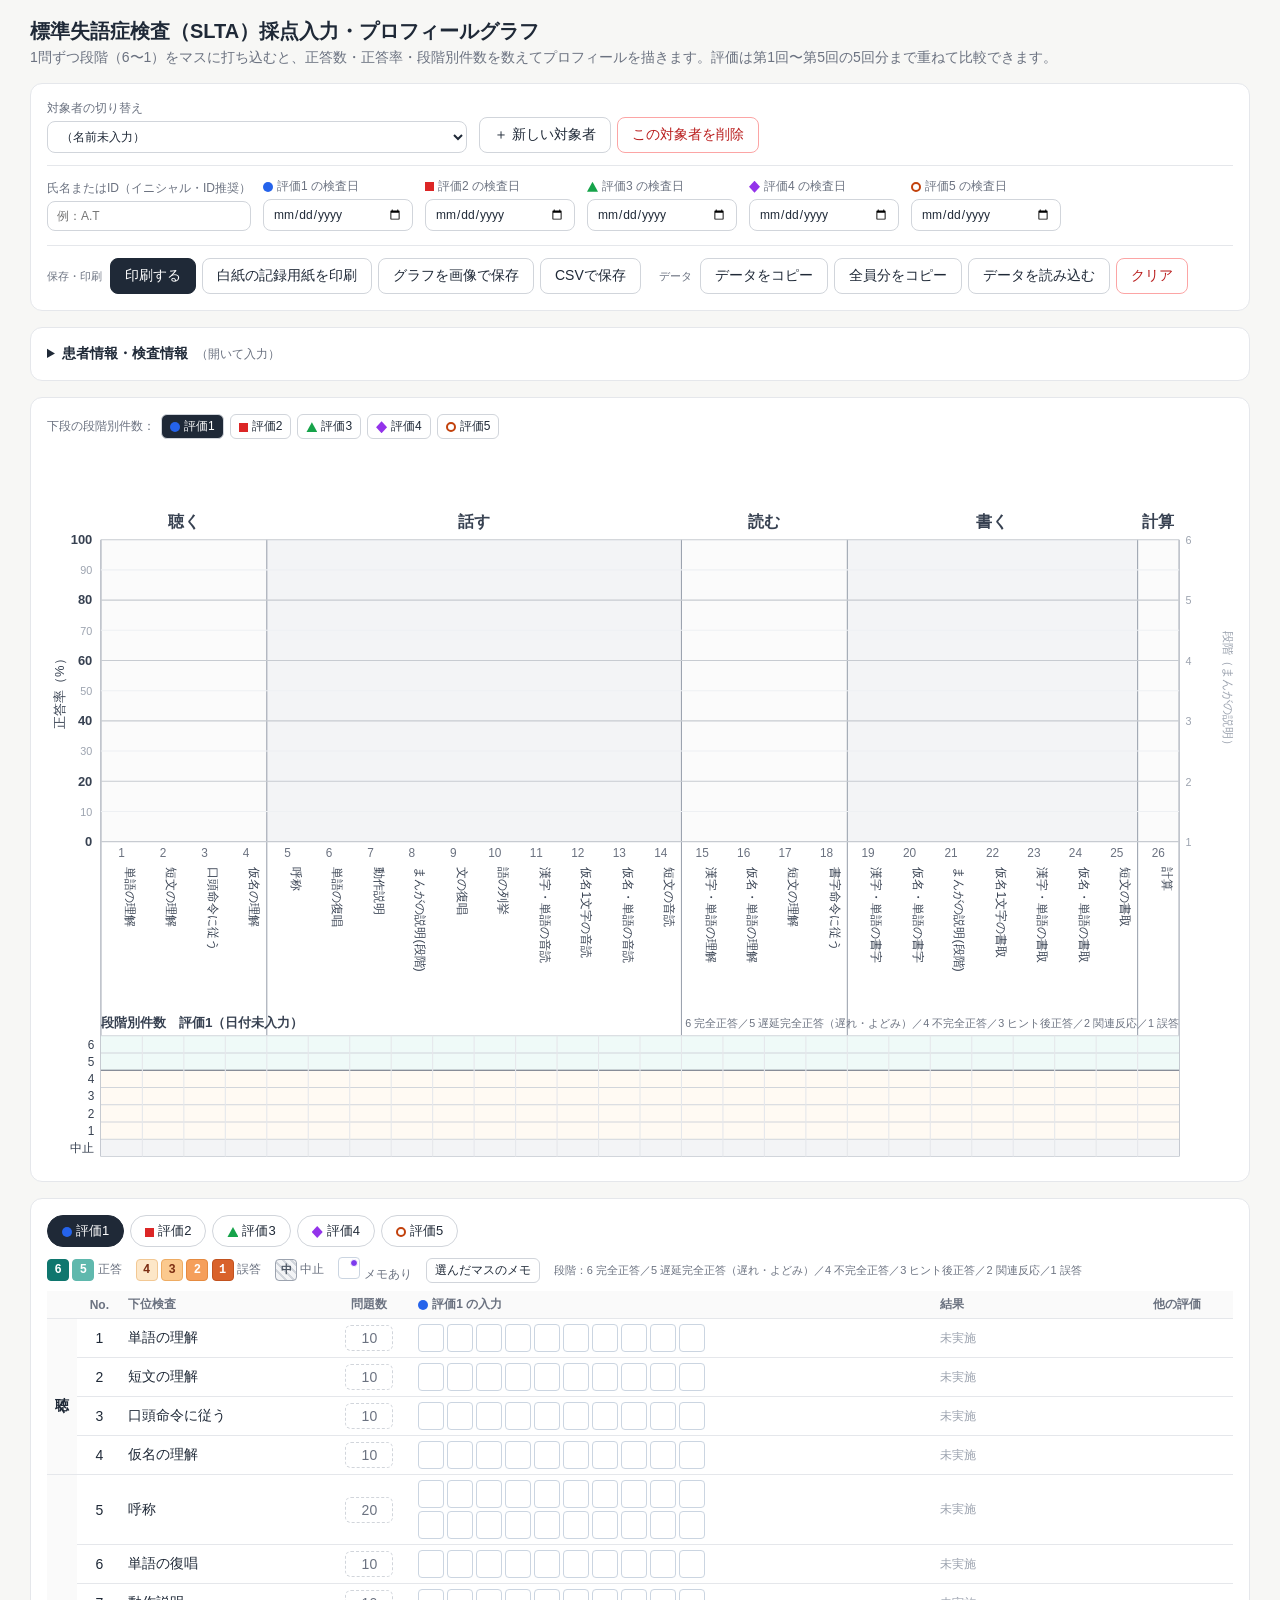
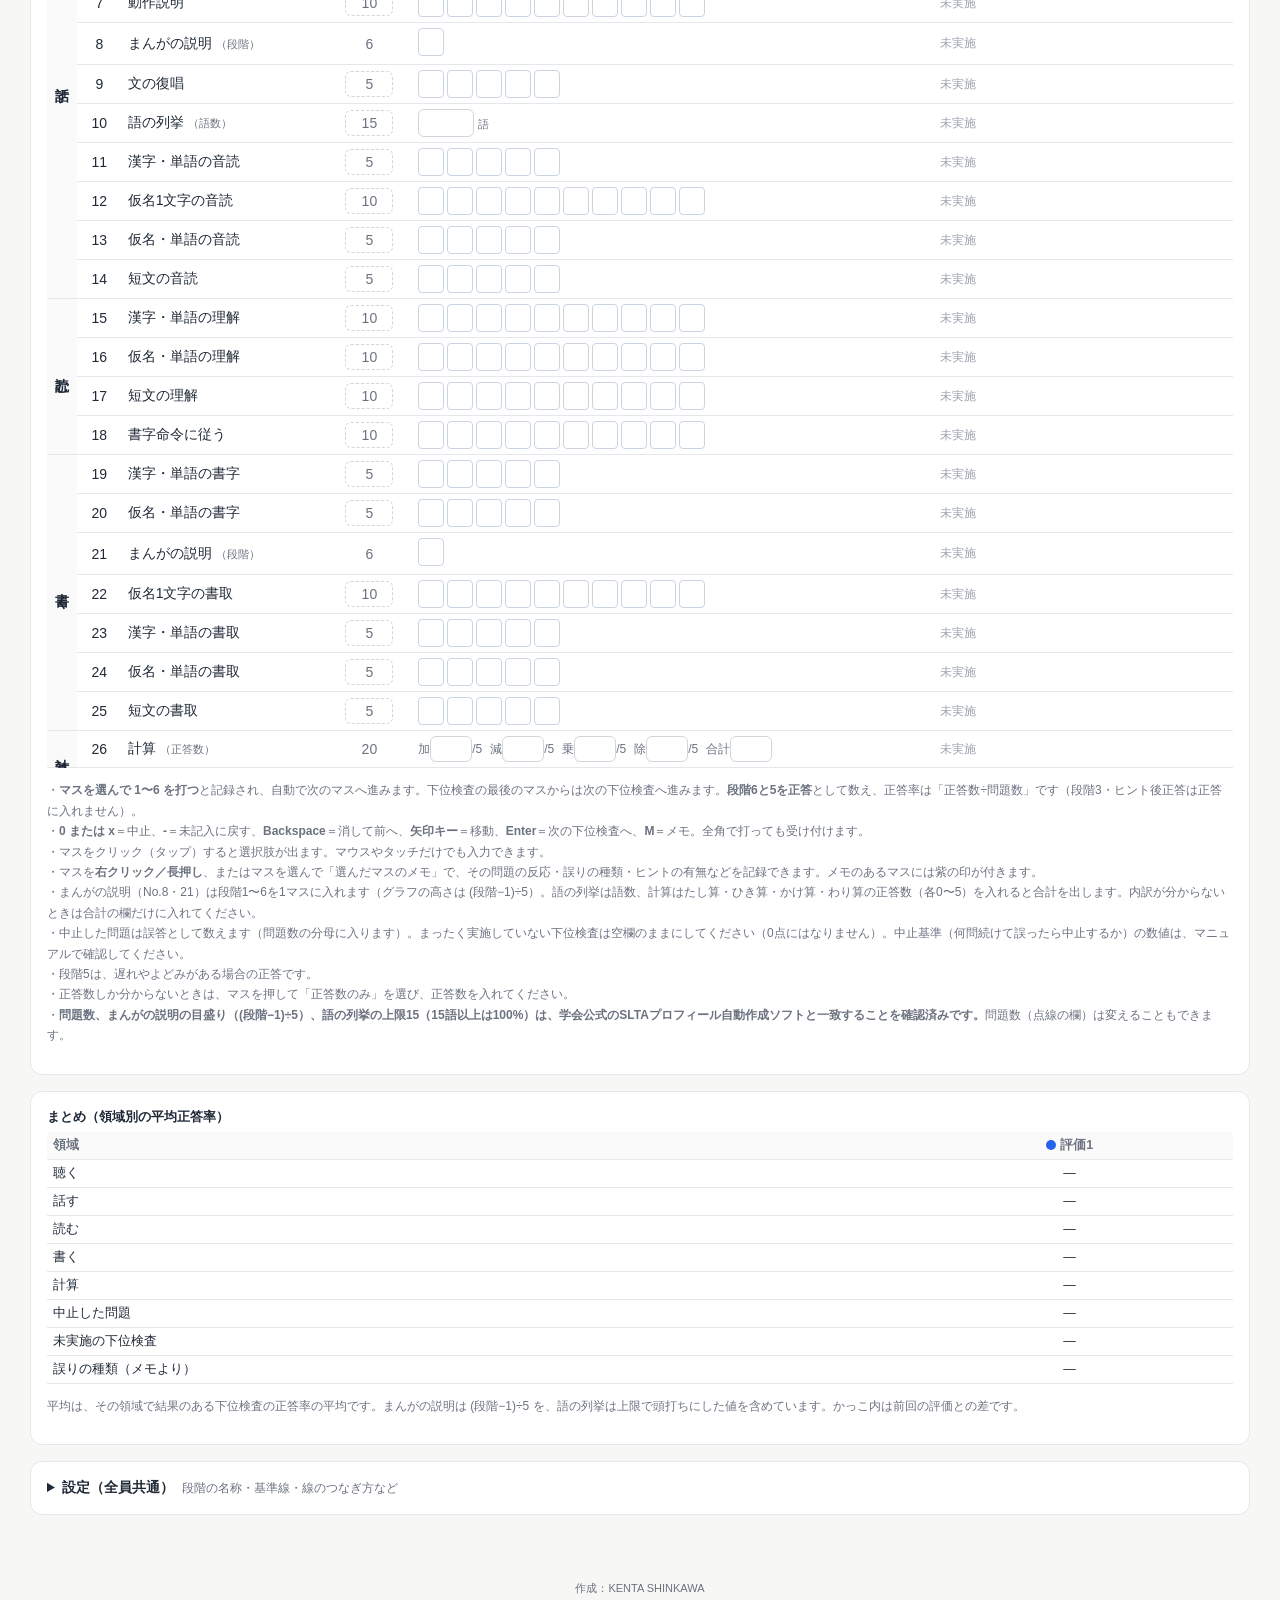
==== index.html @ d0cdec80 "SLTA プロフィールグラフ作成ツールを公開 Co-Authored-By: Claude Opus 5.5 <noreply@anthropic.com>" ====
<!DOCTYPE html>
<html lang="ja">
<head>
<meta charset="UTF-8">
<meta name="viewport" content="width=device-width, initial-scale=1">
<meta name="author" content="KENTA SHINKAWA">
<meta name="robots" content="noindex, nofollow, noarchive">
<title>SLTA プロフィールグラフ作成ツール</title>
<style>
  :root{--bg:#f7f7f5;--card:#fff;--ink:#1f2937;--sub:#6b7280;--line:#e5e7eb;--focus:#2563eb;
    --c1:#2563eb;--c2:#dc2626;--c3:#16a34a;--c4:#9333ea;--c5:#c2410c;
    --ok6:#0f766e;--ok5:#5fb8ad;--ng4:#fde7c8;--ng3:#fbc98e;--ng2:#f59f5b;--ng1:#d9622b;}
  *{box-sizing:border-box}
  html,body{max-width:100%}
  body{margin:0;font-family:"Hiragino Sans","Yu Gothic UI","Meiryo",sans-serif;background:var(--bg);color:var(--ink);font-size:14px}
  header{padding:18px 20px 6px;max-width:1260px;margin:0 auto}
  h1{font-size:20px;margin:0 0 4px}
  h3{font-size:13px;margin:14px 0 6px}
  .lead{color:var(--sub);margin:0}
  main{padding:10px 20px 40px;max-width:1260px;margin:0 auto}
  .card{background:var(--card);border:1px solid var(--line);border-radius:12px;padding:16px;margin-bottom:16px;min-width:0}
  details.card>summary{cursor:pointer;font-weight:700;list-style:revert}
  details.card>summary .note{font-weight:400;margin-left:8px}
  details.card[open]>summary{margin-bottom:10px}
  .row{display:flex;flex-wrap:wrap;gap:12px;align-items:end}
  label.f{display:flex;flex-direction:column;gap:4px;font-size:12px;color:var(--sub)}
  input[type=text],input[type=date],input[type=time],select{font:inherit;padding:7px 9px;border:1px solid #d1d5db;border-radius:8px;min-width:150px;background:#fff;color:var(--ink)}
  input[type=time]{min-width:110px}
  select:focus{outline:2px solid var(--focus);outline-offset:1px;border-color:var(--focus)}
  .patrow{margin-bottom:12px;padding-bottom:12px;border-bottom:1px solid var(--line)}
  .patrow label.f{flex:1 1 260px;max-width:420px}
  .patrow select{width:100%}
  button{font:inherit;padding:8px 14px;border-radius:8px;border:1px solid #d1d5db;background:#fff;color:var(--ink);cursor:pointer}
  button.primary{background:var(--ink);color:#fff;border-color:var(--ink)}
  button.warn{color:#b91c1c;border-color:#fca5a5}
  button.mini{padding:3px 8px;font-size:12px;border-radius:6px}
  button:hover{filter:brightness(.96)}
  input:focus,textarea:focus,button:focus-visible{outline:2px solid var(--focus);outline-offset:1px;border-color:var(--focus)}
  .toolbar{margin-top:14px;padding-top:12px;border-top:1px solid var(--line);gap:18px;align-items:center}
  .btngroup{display:flex;flex-wrap:wrap;gap:6px;align-items:center}
  .glabel{font-size:11px;color:var(--sub);margin-right:2px}
  table{border-collapse:collapse;width:100%}
  th,td{border-bottom:1px solid var(--line);padding:5px 6px;text-align:center}
  th{font-size:12px;color:var(--sub);font-weight:600;background:#fafafa}
  #tbl th{position:sticky;top:0;z-index:1}
  td.name{text-align:left;white-space:nowrap}
  td.grp{font-weight:700;writing-mode:vertical-rl;letter-spacing:.2em;background:#fafafa;width:28px}
  tr.filled td.name{font-weight:600}
  input.mx{width:48px;font:inherit;text-align:center;padding:4px;border:1px dashed #d1d5db;border-radius:6px;color:var(--sub);background:#fff}
  input.mx:disabled{background:transparent;border-color:transparent}
  input.num{width:56px;font:inherit;text-align:center;padding:5px 4px;border:1px solid #d1d5db;border-radius:6px;background:#fff;color:var(--ink)}
  input.num[readonly]{background:#f3f4f6;color:#374151;border-style:dashed}
  input.bad,input.mx.bad{border-color:#dc2626!important;border-style:solid;background:#fef2f2;color:#b91c1c}
  .tablewrap{overflow:auto;max-width:100%}
  .note{font-size:12px;color:var(--sub);line-height:1.7}
  .sm{font-size:11px;color:var(--sub)}
  .muted{color:#9ca3af}

  /* 評価の切り替えタブ */
  .tabs{display:flex;flex-wrap:wrap;gap:6px;margin-bottom:10px}
  .tab{border-radius:20px;padding:6px 14px;font-size:13px}
  .tab.on{background:var(--ink);color:#fff;border-color:var(--ink)}
  .dot{display:inline-block;width:10px;height:10px;border-radius:50%;margin-right:4px;vertical-align:middle;flex:none}
  /* 評価ごとの印（グラフの点と同じ形：●■▲◆○） */
  .e1 .dot{background:var(--c1)}
  .e2 .dot{background:var(--c2);border-radius:0;width:9px;height:9px}
  .e3 .dot{background:var(--c3);border-radius:0;clip-path:polygon(50% 0,100% 100%,0 100%);width:11px;height:10px}
  .e4 .dot{background:var(--c4);border-radius:0;clip-path:polygon(50% 0,100% 50%,50% 100%,0 50%);width:11px;height:12px}
  .e5 .dot{background:#fff;border:2.5px solid var(--c5)}
  .legend{display:flex;flex-wrap:wrap;gap:4px 14px;align-items:center;font-size:12px;color:var(--sub);margin-bottom:8px}
  .legend .cell{cursor:default;width:22px;height:22px;font-size:12px}

  /* 1問ずつのマス */
  .cells{display:grid;gap:3px;justify-content:start}
  button.cell{width:26px;height:28px;padding:0;border:1px solid #cbd5e1;border-radius:4px;background:#fff;color:#111;
    font:600 13px/1 Consolas,"Courier New",monospace;position:relative;cursor:pointer}
  button.cell:focus{outline:2px solid var(--focus);outline-offset:1px;z-index:2}
  .cell.s6{background:var(--ok6);border-color:var(--ok6);color:#fff}
  .cell.s5{background:var(--ok5);border-color:var(--ok5);color:#fff}
  .cell.s4{background:var(--ng4);border-color:#f2c894;color:#7c2d12}
  .cell.s3{background:var(--ng3);border-color:#eeac63;color:#7c2d12}
  .cell.s2{background:var(--ng2);border-color:#e58a40;color:#fff}
  .cell.s1{background:var(--ng1);border-color:#c2521f;color:#fff}
  .cell.sx{background:repeating-linear-gradient(45deg,#d1d5db 0 2px,#f3f4f6 2px 6px);color:#4b5563;border-color:#9ca3af;font-size:11px}
  .cell.over{box-shadow:0 0 0 2px #dc2626}
  .cell.nt::after{content:"";position:absolute;top:1px;right:1px;width:6px;height:6px;border-radius:50%;background:#7c3aed;border:1px solid #fff}
  .stgname{font-size:11px;color:var(--sub);margin-left:6px;vertical-align:middle}
  td.in{text-align:left}
  .hashbox{font-size:12px;display:flex;flex-wrap:wrap;gap:6px;align-items:center}
  .hashbox.err{color:#b91c1c}
  .calc{display:flex;flex-wrap:wrap;gap:4px 8px;align-items:center;font-size:12px;color:var(--sub)}
  .calc input.num{width:42px}
  td.res{text-align:left;font-size:12px;line-height:1.45;min-width:150px}
  td.res .err{color:#b91c1c}
  .cnts{font-family:Consolas,"Courier New",monospace;font-size:11px;color:#4b5563;white-space:nowrap}
  .cnts b{color:#111}
  .etypes{font-size:11px;color:#6d28d9}
  td.oth{text-align:left;font-size:11.5px;line-height:1.5;color:#374151;white-space:nowrap}
  .up{color:#15803d;font-weight:700}.down{color:#b91c1c;font-weight:700}.same{color:#6b7280}

  /* 小さな選択肢 */
  #picker{position:absolute;z-index:8;background:#fff;border:1px solid #d1d5db;border-radius:10px;box-shadow:0 6px 20px rgba(0,0,0,.18);padding:6px;display:none;max-width:calc(100vw - 16px)}
  #picker.on{display:block}
  #picker .pk-cap{font-size:11px;color:var(--sub);margin:0 2px 5px;white-space:nowrap;overflow:hidden;text-overflow:ellipsis}
  #picker .pk-row{display:flex;flex-wrap:wrap;gap:4px}
  #picker button{min-width:36px;height:38px;padding:0 6px;font-size:14px;line-height:1.05;border-radius:7px}
  #picker button small{display:block;font-size:8.5px;color:inherit;opacity:.85}
  #picker button.s6{background:var(--ok6);color:#fff;border-color:var(--ok6)}
  #picker button.s5{background:var(--ok5);color:#fff;border-color:var(--ok5)}
  #picker button.s4{background:var(--ng4);color:#7c2d12}
  #picker button.s3{background:var(--ng3);color:#7c2d12}
  #picker button.s2{background:var(--ng2);color:#fff}
  #picker button.s1{background:var(--ng1);color:#fff}

  #chart svg{display:block;width:100%;height:auto}
  .chartbar{display:flex;flex-wrap:wrap;gap:6px;align-items:center;margin-bottom:8px;font-size:12px;color:var(--sub)}
  .sumtbl th,.sumtbl td{font-size:12.5px}
  .sumtbl td:first-child{text-align:left;white-space:nowrap}
  .infogrid{display:grid;grid-template-columns:repeat(auto-fill,minmax(170px,1fr));gap:10px 12px}
  .infogrid label.f input,.infogrid label.f select{min-width:0;width:100%}
  .infogrid .wide{grid-column:1/-1}
  .out{font-size:13px;color:var(--ink);padding:7px 0}
  .examtbl td,.examtbl th{font-size:12px;white-space:nowrap}
  .examtbl input{min-width:0}
  .examtbl input[type=text]{width:120px}
  .settbl input{width:70px;min-width:0;padding:4px 6px}
  .settbl td,.settbl th{font-size:12px}
  .settbl td:nth-child(2){text-align:left}
  .normimp{border:1px dashed #cbd5e1;border-radius:10px;padding:10px;margin:8px 0 12px;background:#fafafa}
  .normimp textarea{min-height:90px}
  label.filebtn{display:inline-flex;align-items:center;gap:4px;border:1px solid #d1d5db;background:#fff;cursor:pointer;padding:3px 8px;border-radius:6px;font-size:12px;color:var(--ink)}
  label.filebtn input{position:absolute;width:1px;height:1px;opacity:0;overflow:hidden}
  label.filebtn:focus-within{outline:2px solid var(--focus);outline-offset:1px}
  #normPrevBody td.chg{font-weight:700}
  #normPrevBody tr.skip td{color:#9ca3af}
  #normPrevBody tr.err td{color:#b91c1c}
  .stnames{display:grid;grid-template-columns:repeat(auto-fill,minmax(160px,1fr));gap:8px}
  .stnames input{min-width:0;width:100%}
  .toast{position:fixed;bottom:20px;left:50%;transform:translateX(-50%);background:#111;color:#fff;padding:8px 16px;border-radius:20px;font-size:13px;opacity:0;transition:.3s;pointer-events:none;z-index:20;max-width:90vw;text-align:center}
  .toast.on{opacity:1}
  textarea{width:100%;min-height:80px;font:12px monospace;border:1px solid #d1d5db;border-radius:8px;padding:8px}
  textarea.plain{font:inherit;min-height:60px}
  .modal{position:fixed;inset:0;background:rgba(0,0,0,.35);display:none;align-items:center;justify-content:center;z-index:9}
  .modal.on{display:flex}
  .modal .box{background:#fff;border-radius:12px;padding:18px;width:min(560px,92vw);max-height:92vh;overflow:auto}
  .chk{display:flex;flex-wrap:wrap;gap:4px 14px;font-size:13px;margin:6px 0}
  .chk label{display:flex;gap:4px;align-items:center;white-space:nowrap}
  footer{text-align:center;color:var(--sub);font-size:11px;padding:10px 0 24px}
  .printonly,#blankSheet,#printDetail{display:none}

  /* スマホ・タブレット */
  @media (max-width:700px){
    header{padding:14px 16px 4px}
    h1{font-size:18px}
    main{padding:8px 10px 32px}
    .card{padding:12px}
    label.f{flex:1 1 140px}
    input[type=text],input[type=date],input[type=time],select{min-width:0;width:100%;min-height:42px;font-size:16px}
    .patrow label.f{flex:1 1 100%;max-width:none}
    button{min-height:44px;font-size:15px;padding:8px 12px}
    button.cell{min-height:0;width:30px;height:32px;font-size:15px;padding:0}
    button.mini{min-height:32px;font-size:13px;padding:3px 8px}
    #picker button{min-width:40px;height:44px;min-height:44px}
    .btngroup{width:100%}
    .btngroup button{flex:1 1 auto}
    .glabel{width:100%}
    #chart{overflow-x:auto;-webkit-overflow-scrolling:touch}
    #chart svg{min-width:760px}
    .tablewrap{overflow-x:auto;-webkit-overflow-scrolling:touch}
    #tbl{min-width:820px}
    input.num{width:52px;min-height:40px;font-size:16px}
    input.mx{width:48px;min-height:40px;font-size:16px}
    .examtbl input[type=text],.examtbl input[type=time],.examtbl input[type=date]{width:auto;min-width:110px}
    textarea{font-size:16px}
  }

  /* 印刷（A4横） */
  @page{size:A4 landscape;margin:8mm}
  @media print{
    *{-webkit-print-color-adjust:exact;print-color-adjust:exact}
    body{background:#fff;font-size:8pt}
    header,#topCard,#infoCard,#inputCard,#setCard,.note,.toast,.modal,#picker,.chartbar,.noprint{display:none!important}
    .printonly{display:block}
    #printHead{display:block;border-bottom:1px solid #9ca3af;padding-bottom:1.5mm;margin-bottom:2.5mm;font-size:8.5pt}
    #printHead .ph1{display:flex;flex-wrap:wrap;align-items:baseline;gap:1mm 6mm}
    #printHead .ph-title{font-size:12pt;font-weight:700}
    #printHead .ph-printed{margin-left:auto;font-size:7.5pt;color:#6b7280}
    #printHead .ph2{font-size:7.5pt;color:#374151;margin-top:1mm}
    main{max-width:none;padding:0;margin:0;display:grid;grid-template-columns:1fr 94mm;gap:4mm;align-items:start}
    #sumCard .tablewrap{overflow:visible}
    .sumtbl{table-layout:auto}
    .sumtbl th,.sumtbl td{padding:.4mm .5mm}
    .sumtbl td:first-child{white-space:normal;min-width:13mm}
    .sumtbl .sm{font-size:6pt}
    .card{border:none;border-radius:0;padding:0;margin:0;break-inside:avoid;page-break-inside:avoid}
    #chart svg{min-width:0}
    th,td{padding:.5mm 1mm;font-size:7.5pt;line-height:1.25;border-bottom:.2mm solid #d1d5db}
    th{background:#f3f4f6;color:#374151;font-size:7pt}
    .sumtbl th,.sumtbl td{font-size:6.5pt}
    #sumCard h3{font-size:9pt;margin:0 0 1.5mm}
    #printDetail{display:block;break-before:page;page-break-before:always}
    #printDetail h3{font-size:9pt;margin:2mm 0 1mm}
    #printDetail section{break-inside:auto}
    #printDetail table{margin-bottom:2mm}
    #printDetail td{font-size:7pt;text-align:left;vertical-align:top}
    .mc{display:inline-block;width:3.8mm;height:3.8mm;line-height:3.6mm;text-align:center;border:.2mm solid #9ca3af;font:6.5pt Consolas,monospace;margin:0 .3mm .3mm 0;vertical-align:middle}
    .mc.s6{background:var(--ok6);color:#fff}.mc.s5{background:var(--ok5);color:#fff}
    .mc.s4{background:var(--ng4)}.mc.s3{background:var(--ng3)}.mc.s2{background:var(--ng2);color:#fff}.mc.s1{background:var(--ng1);color:#fff}
    .mc.sx{background:#e5e7eb;color:#4b5563}
    footer{padding:2mm 0 0;font-size:7pt}
    /* 白紙の記録用紙 */
    body.blank header,body.blank main,body.blank #printHead,body.blank #printDetail{display:none!important}
    body.blank #blankSheet{display:block}
    #blankSheet h2{font-size:12pt;margin:0 0 2mm}
    #blankSheet .bs-info{width:100%;border-collapse:collapse;margin-bottom:2mm;table-layout:fixed}
    #blankSheet .bs-info td{border:.25mm solid #9ca3af;height:6.5mm;font-size:7.5pt;text-align:left;padding:.5mm 1.2mm;vertical-align:top}
    #blankSheet .bs-info td.k{background:#f3f4f6;width:20mm;white-space:nowrap}
    #blankSheet .bs-main td,#blankSheet .bs-main th{border:.25mm solid #9ca3af;font-size:7.5pt;padding:.6mm 1mm;vertical-align:middle}
    #blankSheet .bs-main td.l{text-align:left;white-space:nowrap}
    #blankSheet .bs-main tr{break-inside:avoid}
    #blankSheet .bx{display:inline-block;width:5.2mm;height:5.2mm;border:.25mm solid #6b7280;margin:0 .5mm .5mm 0;vertical-align:middle}
    #blankSheet .bxs{display:inline-grid;grid-template-columns:repeat(10,auto)}
    #blankSheet .memo{width:70mm}
    #blankSheet .bs-leg{font-size:7pt;color:#374151;margin:0 0 1.5mm}
  }
</style>
</head>
<body>
<header>
  <h1>標準失語症検査（SLTA）採点入力・プロフィールグラフ</h1>
  <p class="lead">1問ずつ段階（6〜1）をマスに打ち込むと、正答数・正答率・段階別件数を数えてプロフィールを描きます。評価は第1回〜第5回の5回分まで重ねて比較できます。</p>
</header>
<div id="printHead" class="printonly">
  <div class="ph1">
    <span class="ph-title">SLTA プロフィール</span>
    <span>対象者：<b id="phName"></b></span>
    <span id="phInfo"></span>
    <span class="ph-printed">印刷日：<span id="phPrinted"></span>　作成：KENTA SHINKAWA</span>
  </div>
  <div class="ph2" id="phDates"></div>
</div>
<main>
  <div class="card" id="topCard">
    <div class="row patrow">
      <label class="f">対象者の切り替え<select id="psel" aria-label="対象者を選ぶ"></select></label>
      <div class="btngroup">
        <button id="btnNew">＋ 新しい対象者</button>
        <button id="btnDel" class="warn">この対象者を削除</button>
      </div>
    </div>
    <div class="row">
      <label class="f">氏名またはID（イニシャル・ID推奨）<input type="text" id="pname" placeholder="例：A.T"></label>
      <label class="f e1"><span><span class="dot"></span>評価1 の検査日</span><input type="date" id="d0" class="dt" data-e="0"></label>
      <label class="f e2"><span><span class="dot"></span>評価2 の検査日</span><input type="date" id="d1" class="dt" data-e="1"></label>
      <label class="f e3"><span><span class="dot"></span>評価3 の検査日</span><input type="date" id="d2" class="dt" data-e="2"></label>
      <label class="f e4"><span><span class="dot"></span>評価4 の検査日</span><input type="date" id="d3" class="dt" data-e="3"></label>
      <label class="f e5"><span><span class="dot"></span>評価5 の検査日</span><input type="date" id="d4" class="dt" data-e="4"></label>
    </div>
    <div class="row toolbar">
      <div class="btngroup">
        <span class="glabel">保存・印刷</span>
        <button id="btnPrint" class="primary">印刷する</button>
        <button id="btnBlank">白紙の記録用紙を印刷</button>
        <button id="btnPng">グラフを画像で保存</button>
        <button id="btnCsv">CSVで保存</button>
      </div>
      <div class="btngroup">
        <span class="glabel">データ</span>
        <button id="btnCopy">データをコピー</button>
        <button id="btnCopyAll">全員分をコピー</button>
        <button id="btnLoad">データを読み込む</button>
        <button id="btnClear" class="warn">クリア</button>
      </div>
    </div>
  </div>

  <details class="card" id="infoCard">
    <summary>患者情報・検査情報<span class="note" id="infoSum"></span></summary>
    <p class="note">氏名欄（上）には実名ではなくイニシャルやIDを入れてください。ここに入れた内容もこのブラウザの中だけに保存されます。年齢・所要時間・発症からの期間は自動で計算します。</p>
    <div class="infogrid">
      <label class="f">性別<select data-info="sex"><option value=""></option><option>男性</option><option>女性</option><option>その他</option></select></label>
      <label class="f">生年月日<input type="date" data-info="birth"></label>
      <div class="f"><span class="sm">年齢（今日時点）</span><span class="out" id="ageOut">—</span></div>
      <label class="f">原因疾患<input type="text" data-info="disease" placeholder="例：左中大脳動脈領域の脳梗塞"></label>
      <label class="f">発症日<input type="date" data-info="onset"></label>
      <label class="f">利き手<select data-info="hand"><option value=""></option><option>右</option><option>左</option><option>両手</option><option>不明</option></select></label>
      <label class="f">麻痺<select data-info="paralysis"><option value=""></option><option>なし</option><option>右</option><option>左</option><option>両側</option></select></label>
      <label class="f">聴力<input type="text" data-info="hearing" placeholder="例：問題なし／右難聴"></label>
      <label class="f">教育年数<input type="text" data-info="edu" inputmode="numeric" placeholder="例：12"></label>
      <label class="f">職業<input type="text" data-info="job"></label>
      <label class="f">合併症<input type="text" data-info="comp"></label>
      <label class="f wide">備考<textarea class="plain" data-info="memo"></textarea></label>
    </div>
    <h3>検査情報（評価ごと）</h3>
    <div class="tablewrap">
      <table class="examtbl">
        <thead><tr><th>評価</th><th>検査日</th><th>検査者</th><th>開始</th><th>終了</th><th>所要時間</th><th>発症から</th><th>検査時年齢</th></tr></thead>
        <tbody id="examBody"></tbody>
      </table>
    </div>
    <p class="note">所要時間の目安は約90分です。</p>
  </details>

  <div class="card" id="chartCard">
    <div class="chartbar">
      <span>下段の段階別件数：</span>
      <span class="btngroup" id="cntTabs"></span>
    </div>
    <div id="chart"></div>
  </div>

  <div class="card" id="inputCard">
    <div class="tabs" id="evalTabs" role="tablist" aria-label="入力する評価"></div>
    <div class="legend">
      <span><button class="cell s6" tabindex="-1">6</button> <button class="cell s5" tabindex="-1">5</button> 正答</span>
      <span><button class="cell s4" tabindex="-1">4</button> <button class="cell s3" tabindex="-1">3</button> <button class="cell s2" tabindex="-1">2</button> <button class="cell s1" tabindex="-1">1</button> 誤答</span>
      <span><button class="cell sx" tabindex="-1">中</button> 中止</span>
      <span><button class="cell nt" tabindex="-1"></button> メモあり</span>
      <button class="mini" id="btnMemo">選んだマスのメモ</button>
      <span id="stageLegend" class="sm"></span>
    </div>
    <div class="tablewrap">
      <table id="tbl">
        <thead><tr>
          <th></th><th>No.</th><th style="text-align:left">下位検査</th><th>問題数</th>
          <th style="text-align:left" id="thIn">入力</th><th style="text-align:left">結果</th><th style="text-align:left">他の評価</th>
        </tr></thead>
        <tbody></tbody>
      </table>
    </div>
    <p class="note">
      ・<b>マスを選んで 1〜6 を打つ</b>と記録され、自動で次のマスへ進みます。下位検査の最後のマスからは次の下位検査へ進みます。<b>段階6と5を正答</b>として数え、正答率は「正答数÷問題数」です（段階3・ヒント後正答は正答に入れません）。<br>
      ・<b>0 または x</b>＝中止、<b>-</b>＝未記入に戻す、<b>Backspace</b>＝消して前へ、<b>矢印キー</b>＝移動、<b>Enter</b>＝次の下位検査へ、<b>M</b>＝メモ。全角で打っても受け付けます。<br>
      ・マスをクリック（タップ）すると選択肢が出ます。マウスやタッチだけでも入力できます。<br>
      ・マスを<b>右クリック／長押し</b>、またはマスを選んで「選んだマスのメモ」で、その問題の反応・誤りの種類・ヒントの有無などを記録できます。メモのあるマスには紫の印が付きます。<br>
      ・まんがの説明（No.8・21）は段階1〜6を1マスに入れます（グラフの高さは (段階−1)÷5）。語の列挙は語数、計算はたし算・ひき算・かけ算・わり算の正答数（各0〜5）を入れると合計を出します。内訳が分からないときは合計の欄だけに入れてください。<br>
      ・中止した問題は誤答として数えます（問題数の分母に入ります）。まったく実施していない下位検査は空欄のままにしてください（0点にはなりません）。中止基準（何問続けて誤ったら中止するか）の数値は、マニュアルで確認してください。<br>
      ・段階5は、遅れやよどみがある場合の正答です。<br>
      ・正答数しか分からないときは、マスを押して「正答数のみ」を選び、正答数を入れてください。<br>
      ・<b>問題数、まんがの説明の目盛り（(段階−1)÷5）、語の列挙の上限15（15語以上は100%）は、学会公式のSLTAプロフィール自動作成ソフトと一致することを確認済みです。</b>問題数（点線の欄）は変えることもできます。
    </p>
  </div>

  <div class="card" id="sumCard">
    <h3 style="margin-top:0">まとめ（領域別の平均正答率）</h3>
    <div class="tablewrap"><table class="sumtbl" id="sumTbl"></table></div>
    <p class="note">平均は、その領域で結果のある下位検査の正答率の平均です。まんがの説明は (段階−1)÷5 を、語の列挙は上限で頭打ちにした値を含めています。かっこ内は前回の評価との差です。</p>
  </div>

  <details class="card" id="setCard">
    <summary>設定（全員共通）<span class="note">段階の名称・基準線・線のつなぎ方など</span></summary>
    <p class="note">設定は対象者ごとではなく、このブラウザの全員に共通で保存されます。このツールには基準値（非失語症者の値）は入っていません（学会の使用許諾のため）。必要な方は下の「基準値をまとめて読み込む」からご自身で入れてください。</p>
    <h3>段階の名称</h3>
    <div class="stnames" id="stNames"></div>
    <div class="row" style="margin-top:8px"><button class="mini" id="btnStReset">名称を初期値に戻す</button></div>
    <p class="note">段階6と5が正答です（段階5は遅れやよどみがある場合）。名称は施設での呼び方に合わせて変えられます。</p>
    <h3>グラフ</h3>
    <div class="row">
      <div class="f"><span class="sm">折れ線のつなぎ方</span>
        <span class="chk"><label><input type="radio" name="join" value="join"> すべてつなぐ（学会公式ソフトと同じ・初期値）</label><label><input type="radio" name="join" value="cut"> 大項目（聴く・話す…）ごとに切る</label></span></div>
      <label class="f">語の列挙のグラフ上限（新しい対象者の初期値）<input type="text" id="fluMax" inputmode="numeric" style="min-width:0;width:90px"></label>
    </div>
    <p class="note">語の列挙は、上限を超えた語数も記録できます（グラフでは上限の高さで止めます）。今の対象者の上限は、入力表の「問題数」で変えられます。</p>
    <h3>基準線（非失語症者の平均と −1SD）</h3>
    <p class="note">下位検査ごとに入力すると、グラフに灰色の実線（非失語症者の平均）と破線（−1SD）で描きます。未入力の下位検査には描きません。下の表の単位は正答率（%）、まんがの説明だけは段階（1〜6）です。</p>
    <div class="normimp">
      <b class="sm" style="color:var(--ink)">基準値をまとめて読み込む</b>
      <p class="note" style="margin:4px 0">学会のSLTAプロフィール自動作成ソフトウェアの値、またはマニュアルの値を、ご自身で読み込んでください。使用は日本国内の臨床・研究に限られます。<br>
        形式：1行に「No　平均　−1SDの位置」（タブまたは空白で区切る）。<b>#</b> で始まる行は読み飛ばします。値は素点（正答数。まんがの説明は段階、語の列挙は語数、計算は正答数）で書きます。読み込むときに、正答率（%）に直します（語の列挙は15語で100%）。ファイルはこのブラウザの中で読むだけで、どこにも送りません。</p>
      <textarea id="normText" placeholder="# 例（数値はご自身の資料から）&#10;1	平均	−1SD&#10;2	平均	−1SD"></textarea>
      <div class="row" style="margin-top:6px;gap:8px;align-items:center">
        <label class="mini filebtn"><input type="file" id="normFile" accept=".txt,.tsv,.csv,text/plain"> ファイルを選ぶ（.txt）</label>
        <button class="mini" id="btnNormParse">読み込んで確認</button>
        <span class="sm" id="normMsg"></span>
      </div>
      <div id="normPrev" style="display:none;margin-top:8px">
        <div class="tablewrap"><table class="settbl"><thead><tr><th>No.</th><th>下位検査</th><th>素点 平均</th><th>素点 −1SD</th><th>グラフ 平均</th><th>グラフ −1SD</th></tr></thead><tbody id="normPrevBody"></tbody></table></div>
        <div class="row" style="margin-top:6px;gap:8px"><button class="mini primary" id="btnNormApply">反映する</button><button class="mini" id="btnNormCancel">やめる</button></div>
      </div>
    </div>
    <div class="tablewrap"><table class="settbl"><thead><tr><th>No.</th><th>下位検査</th><th>単位</th><th>平均</th><th>−1SD</th></tr></thead><tbody id="normBody"></tbody></table></div>
    <div class="row" style="margin-top:8px"><button class="mini warn" id="btnNormClear">基準線の値をすべて消す</button></div>
  </details>
</main>
<div id="printDetail"></div>
<div id="blankSheet"></div>
<footer>作成：KENTA SHINKAWA</footer>

<div id="picker" role="dialog" aria-label="段階を選ぶ"><div class="pk-cap" id="pkCap"></div><div class="pk-row" id="pkRow"></div></div>

<div class="modal" id="modal"><div class="box" role="dialog" aria-modal="true" aria-label="データを読み込む">
  <b id="mTitle">データを読み込む</b>
  <p class="note" id="mMsg"></p>
  <textarea id="loadText"></textarea>
  <div class="row" style="justify-content:flex-end;margin-top:10px">
    <button id="mCancel">やめる</button><button class="primary" id="mOk">読み込む</button>
  </div>
</div></div>

<div class="modal" id="noteModal"><div class="box" role="dialog" aria-modal="true" aria-label="問題ごとのメモ">
  <b id="nTitle">メモ</b>
  <div class="sm" id="nSub"></div>
  <label class="f" style="margin-top:10px">実際の反応（自由記述）<textarea class="plain" id="nResp"></textarea></label>
  <div class="sm" style="margin-top:8px">誤りの種類（複数選べます）</div>
  <div class="chk" id="nTypes"></div>
  <div class="chk">
    <label><input type="checkbox" id="nHint"> ヒントあり</label>
    <label><input type="checkbox" id="nSelf"> 自己修正</label>
    <label><input type="checkbox" id="nDelay"> 遅れ</label>
  </div>
  <div class="row" style="justify-content:flex-end;margin-top:10px">
    <button class="warn" id="nDel">メモを消す</button><button id="nCancel">やめる</button><button class="primary" id="nOk">保存</button>
  </div>
</div></div>
<div class="toast" id="toast"></div>

<script>
// 作成：KENTA SHINKAWA
const ITEMS = [
  // [大項目, 名称, 問題数（初期値）, 種類]
  // 種類 "items"：1問ごとの段階（1〜6）。5と6を正答として数える
  //      "stage"：まんがの説明。段階1〜6を1つ（段階1＝グラフの底、段階6＝上）
  //      "count"：正答数（語の列挙＝語数、計算＝4種類の合計）
  ["聴く","単語の理解",10,"items"],["聴く","短文の理解",10,"items"],["聴く","口頭命令に従う",10,"items"],["聴く","仮名の理解",10,"items"],
  ["話す","呼称",20,"items"],["話す","単語の復唱",10,"items"],["話す","動作説明",10,"items"],["話す","まんがの説明",6,"stage"],
  ["話す","文の復唱",5,"items"],["話す","語の列挙",15,"count"],["話す","漢字・単語の音読",5,"items"],["話す","仮名1文字の音読",10,"items"],
  ["話す","仮名・単語の音読",5,"items"],["話す","短文の音読",5,"items"],
  ["読む","漢字・単語の理解",10,"items"],["読む","仮名・単語の理解",10,"items"],["読む","短文の理解",10,"items"],["読む","書字命令に従う",10,"items"],
  ["書く","漢字・単語の書字",5,"items"],["書く","仮名・単語の書字",5,"items"],["書く","まんがの説明",6,"stage"],["書く","仮名1文字の書取",10,"items"],
  ["書く","漢字・単語の書取",5,"items"],["書く","仮名・単語の書取",5,"items"],["書く","短文の書取",5,"items"],
  ["計算","計算",20,"count"]
];
const FLU = 9, CALC = 25;            // 語の列挙・計算 の位置
const CALC_NAMES = ["たし算","ひき算","かけ算","わり算"], CALC_SHORT=["加","減","乗","除"], CALC_EACH = 5;
const FMT = 5; // 保存データの形式（5＝評価5回分。4・3 もそのまま読める：3回分の配列は5回分に広げる）
const NE = 5, EV = [0,1,2,3,4];       // 評価の回数（学会公式のプロフィール作成ソフトと同じ第1回〜第5回）
const GROUPS = ["聴く","話す","読む","書く","計算"];
// 評価ごとの色・線の種類・点の形（白黒印刷でも線種と点の形で区別できるように）
const COLORS = ["#2563eb","#dc2626","#16a34a","#9333ea","#c2410c"];
const DASH = ['','stroke-dasharray="8 4"','stroke-dasharray="2 4"','stroke-dasharray="11 3 2 3"','stroke-dasharray="4 2 4 2 1 6"'];
const KEY = "slta-profile-v1", KEY2 = "slta-profile-v2", SKEY = "slta-settings-v1";
const FONT = `'Hiragino Sans','Yu Gothic UI','Meiryo',sans-serif`;
const CH = {W:1100,H:516,L:50,R:50,T:86,B:150,HT:666};
const STAGES = ["6","5","4","3","2","1"];
const DEF_STAGE_NAMES = {"6":"完全正答","5":"遅延完全正答（遅れ・よどみ）","4":"不完全正答","3":"ヒント後正答","2":"関連反応","1":"誤答"};
const OLD_STAGE5 = "遅延完全正答"; // 以前の初期値（設定に残っていたら新しい初期値に置きかえる）
const SVER = 2; // 設定の形式（2＝線の既定を「すべてつなぐ」に変えた版）
const FLU_OFFICIAL = 15; // 語の列挙：15語以上は15とみなして100%（学会公式ソフトと同じ）
const ERR_TYPES = ["音韻性錯語","新造語","記号素性錯語","意味性錯語","形式性錯語","混合性錯語","無関連錯語","保続","無反応","その他"];
const INFO_KEYS = ["sex","birth","disease","onset","hand","paralysis","hearing","edu","job","comp","memo"];
const MAXCELLS = 60;

// ===== 設定（全員共通。キー slta-settings-v1） =====
let settings = defSettings();
function defSettings(){ return {ver:SVER,stageNames:Object.assign({},DEF_STAGE_NAMES),fluencyMax:15,join:true,norm:{mean:ITEMS.map(()=>""),sd:ITEMS.map(()=>"")}}; }
function normSettings(o){
  const s=defSettings(); if(!o||typeof o!=="object") return s;
  const oldVer=!(toNum(o.ver)>=2);
  if(o.stageNames&&typeof o.stageNames==="object") STAGES.forEach(k=>{ const v=o.stageNames[k]; if(typeof v==="string") s.stageNames[k]=v.slice(0,30); });
  if(oldVer&&s.stageNames["5"].trim()===OLD_STAGE5) s.stageNames["5"]=DEF_STAGE_NAMES["5"];
  const f=toNum(o.fluencyMax); if(f!==null&&Number.isInteger(f)&&f>0&&f<=200) s.fluencyMax=f;
  // 以前の版は「切る」が初期値で、選ばなくても保存されていたため、古い設定は新しい既定（すべてつなぐ）にそろえる。新しい版で選んだ値はそのまま使う
  s.join = oldVer ? true : o.join!==false;
  if(o.norm&&typeof o.norm==="object") ["mean","sd"].forEach(k=>{ if(Array.isArray(o.norm[k])) ITEMS.forEach((_,i)=>{ const v=o.norm[k][i]; if(typeof v==="string"||typeof v==="number") s.norm[k][i]=String(v).slice(0,10); }); });
  return s;
}
function loadSettings(){ try{ const t=localStorage.getItem(SKEY); settings=normSettings(t?JSON.parse(t):null); }catch(e){ settings=defSettings(); } }
function saveSettings(){ try{ localStorage.setItem(SKEY,JSON.stringify(settings)); }catch(e){} }
function stName(k){ return (settings.stageNames[k]||"").trim()||DEF_STAGE_NAMES[k]; }

// ===== 1人分のデータ =====
let state = null;
let curEval = 0, cntEval = 0;
const hashEdit = {}; // 「正答数のみ」を入力中の行（画面だけの状態）

function blank(){
  return {fmt:FMT,name:"",dates:EV.map(()=>""),
    max:ITEMS.map((it,i)=>i===FLU?settings.fluencyMax:it[2]),
    scores:EV.map(()=>ITEMS.map(()=>"")),
    calc:EV.map(()=>["","","",""]),
    notes:EV.map(()=>({})),
    info:Object.fromEntries(INFO_KEYS.map(k=>[k,""])),
    exams:EV.map(()=>({examiner:"",start:"",end:""}))};
}
function zen2han(s){ return String(s).replace(/[０-９]/g,c=>String.fromCharCode(c.charCodeAt(0)-0xFEE0)); }
// 1問ごとの段階の文字列を整える。v4 では '-'＝未記入、'x'＝中止。それより前の形式では空白・カンマ・ハイフンは無視していたので取り除く
function canonItems(raw,isV4){
  let t=zen2han(raw).replace(/[＃♯]/g,"#").replace(/[\s　,，、]/g,"");
  if(t[0]==="#") return t;
  t=t.replace(/[ｘＸX×✕]/g,"x");
  t = isV4 ? t.replace(/[－ー‐−]/g,"-") : t.replace(/[\-－ー‐−]/g,"");
  if(/^[1-6x\-]*$/.test(t)) t=t.replace(/-+$/,"");
  return t;
}
// 読み込んだデータを、必ず正しい形にそろえる
// fmt が 3/4/5 でない古いデータ（v1 など）は、1問ごとの項目の得点を「正答数」とみなして "#数値" に変換する（"8"→"#8"）
// 評価3回分の配列（fmt:3/4 や v1）は、足りない回を空欄で補って5回分にそろえる
function normalize(o){
  const b=blank();
  if(!o||typeof o!=="object"||Array.isArray(o)) return b;
  const isV4=o.fmt===4||o.fmt===5, old=!(o.fmt===3||o.fmt===4||o.fmt===5);
  if(typeof o.name==="string"||typeof o.name==="number") b.name=String(o.name);
  if(Array.isArray(o.dates)) for(let e=0;e<NE;e++){
    const d=o.dates[e]; if(typeof d==="string"&&/^\d{4}-\d{2}-\d{2}$/.test(d)) b.dates[e]=d;
  }
  if(Array.isArray(o.max)) ITEMS.forEach((it,i)=>{
    if(it[3]==="stage") return; // まんがの説明は 6 で固定
    const v=toNum(o.max[i]); if(v===null||v<=0||!Number.isInteger(v)) return;
    if(old && it[3]==="items" && v===6 && it[2]!==6) return; // ごく初期の暫定版の名残
    b.max[i]=Math.min(v,MAXCELLS);
  });
  if(Array.isArray(o.scores)) for(let e=0;e<NE;e++){
    const row=o.scores[e]; if(!Array.isArray(row)) continue;
    ITEMS.forEach((it,i)=>{
      const v=row[i];
      let s=(typeof v==="string"||(typeof v==="number"&&isFinite(v)))?String(v).trim():"";
      if(it[3]==="items" && s!==""){
        if(old){ const n=toNum(s); if(n!==null) s="#"+n; }
        else s=canonItems(s,isV4);
      }else if(it[3]==="stage"){ s=zen2han(s).replace(/[ｘＸX×]/g,"x"); }
      b.scores[e][i]=s;
    });
  }
  if(Array.isArray(o.calc)) for(let e=0;e<NE;e++){
    const c=o.calc[e]; if(!Array.isArray(c)) continue;
    for(let j=0;j<4;j++){ const v=c[j]; if(typeof v==="string"||typeof v==="number") b.calc[e][j]=zen2han(String(v)).trim().slice(0,4); }
    if(b.calc[e].some(x=>x!=="")) b.scores[e][CALC]=String(calcSum(b.calc[e]));
  }
  if(Array.isArray(o.notes)) for(let e=0;e<NE;e++){
    const nt=o.notes[e]; if(!nt||typeof nt!=="object"||Array.isArray(nt)) continue;
    Object.keys(nt).forEach(k=>{
      if(!/^\d{1,2}-\d{1,2}$/.test(k)) return;
      const n=cleanNote(nt[k]); if(n) b.notes[e][k]=n;
    });
  }
  if(o.info&&typeof o.info==="object") INFO_KEYS.forEach(k=>{ const v=o.info[k]; if(typeof v==="string"||typeof v==="number") b.info[k]=String(v).slice(0,1000); });
  ["birth","onset"].forEach(k=>{ if(b.info[k]&&!/^\d{4}-\d{2}-\d{2}$/.test(b.info[k])) b.info[k]=""; });
  if(Array.isArray(o.exams)) for(let e=0;e<NE;e++){
    const x=o.exams[e]; if(!x||typeof x!=="object") continue;
    if(typeof x.examiner==="string") b.exams[e].examiner=x.examiner.slice(0,100);
    ["start","end"].forEach(k=>{ if(typeof x[k]==="string"&&/^\d{2}:\d{2}$/.test(x[k])) b.exams[e][k]=x[k]; });
  }
  return b;
}
function cleanNote(v){
  if(!v||typeof v!=="object") return null;
  const n={resp:typeof v.resp==="string"?v.resp.slice(0,2000):"",
    types:Array.isArray(v.types)?ERR_TYPES.filter(t=>v.types.includes(t)):[],
    hint:v.hint===true,self:v.self===true,delay:v.delay===true};
  return (n.resp.trim()||n.types.length||n.hint||n.self||n.delay)?n:null;
}

// ===== 複数の対象者の保存（キー slta-profile-v2） =====
// db = {version:2, current:"<id>", patients:{"<id>": {fmt:4,name,dates,max,scores,calc,notes,info,exams,updated}}}
let db = null;
function newId(){ let id; do{ id="p"+Date.now().toString(36)+Math.random().toString(36).slice(2,8); }while(db&&db.patients&&db.patients[id]); return id; }
function nowIso(){ return new Date().toISOString(); }
function mkPatient(o,updated){ const p=normalize(o); p.updated=(typeof updated==="string"&&updated)?updated:nowIso(); return p; }
function plain(p){ return {fmt:FMT,name:p.name,dates:p.dates,max:p.max,scores:p.scores,calc:p.calc,notes:p.notes,info:p.info,exams:p.exams}; }
function normDb(o){
  if(!o||typeof o!=="object"||Array.isArray(o)||!o.patients||typeof o.patients!=="object"||Array.isArray(o.patients)) return null;
  const out={version:2,current:"",patients:{}};
  Object.keys(o.patients).forEach(k=>{
    const v=o.patients[k]; if(!v||typeof v!=="object"||Array.isArray(v)) return;
    const id=/^[A-Za-z0-9_-]{1,40}$/.test(k)?k:newId();
    out.patients[id]=mkPatient(v,v.updated);
  });
  const ids=Object.keys(out.patients); if(!ids.length) return null;
  out.current=(typeof o.current==="string"&&out.patients[o.current])?o.current:ids[0];
  return out;
}
function addPatient(o,updated){ const id=newId(); db.patients[id]=mkPatient(o,updated); return id; }
function selectPatient(id){ if(!db.patients[id]) id=Object.keys(db.patients)[0]; db.current=id; state=db.patients[id]; }
function persist(){ try{localStorage.setItem(KEY2,JSON.stringify(db));}catch(e){} }
function load(){
  db=null;
  try{const s=localStorage.getItem(KEY2); if(s) db=normDb(JSON.parse(s));}catch(e){db=null;}
  if(!db){
    // v2 が無ければ v1 を1人目として取り込む（v1 のキーは消さずに残す）
    db={version:2,current:"",patients:{}};
    let first=null;
    try{const s=localStorage.getItem(KEY); if(s) first=JSON.parse(s);}catch(e){first=null;}
    db.current=addPatient(first);
    persist();
  }
  selectPatient(db.current);
}
function save(){ state.updated=nowIso(); db.patients[db.current]=state; persist(); }

function patientLabel(p){
  const nm=p.name.trim()||"（名前未入力）";
  const ds=p.dates.filter(d=>d).sort();
  return ds.length ? `${nm}（${fmtDate(ds[ds.length-1])}）` : nm;
}
function renderPatients(){
  const sel=document.getElementById("psel"); sel.innerHTML="";
  Object.keys(db.patients).forEach(id=>{
    const op=document.createElement("option"); op.value=id; op.textContent=patientLabel(db.patients[id]);
    if(id===db.current) op.selected=true; sel.appendChild(op);
  });
}

// 全角数字も受け付けて数値にする。数字でなければ null
function toNum(raw){
  if(raw===null||raw===undefined) return null;
  const t=String(raw).trim().replace(/[０-９．－]/g,c=>c==="．"?".":c==="－"?"-":String.fromCharCode(c.charCodeAt(0)-0xFEE0));
  if(t==="") return null;
  const v=Number(t); return isFinite(v)?v:null;
}
function calcPartOk(v){ const n=toNum(v); return n!==null&&Number.isInteger(n)&&n>=0&&n<=CALC_EACH; }
function calcSum(parts){ return parts.reduce((a,v)=>a+(calcPartOk(v)?toNum(v):0),0); }

// ===== 判定 =====
function zeroCnt(){ return {"6":0,"5":0,"4":0,"3":0,"2":0,"1":0,"x":0}; }
// 1つの下位検査を判定する。未実施なら null
// {t, bad, msg, p:グラフの高さ(0〜100、null＝描かない), c:正答数, n:問題数, entered, cnt:段階別件数, hash, v, over, abort}
function evalCell(e,i,st){
  st=st||state;
  const raw=st.scores[e][i];
  const t=ITEMS[i][3], n=st.max[i];
  if(raw===""||raw===null||raw===undefined) return null;
  if(t==="items"){
    const h=String(raw);
    if(h[0]==="#"){
      const v=toNum(h.slice(1));
      if(v===null||!Number.isInteger(v)||v<0) return {t,bad:true,hash:true,msg:"正答数が読めません"};
      if(v>n) return {t,bad:true,hash:true,msg:`正答${v}は問題数${n}より多い`};
      return {t,hash:true,c:v,n,p:v/n*100};
    }
    if(!/^[1-6x\-]+$/.test(h)) return {t,bad:true,msg:"読めない文字があります"};
    const cnt=zeroCnt(); let entered=0;
    for(const ch of h){ if(ch==="-") continue; entered++; cnt[ch]++; }
    if(!entered) return null;
    const c=cnt["6"]+cnt["5"];
    const r={t,c,n,p:c/n*100,entered,cnt,seq:h,abort:cnt.x};
    if(h.length>n){ r.bad=true; r.msg=`問題数${n}より多く入力されています（${h.length}問分）`; }
    return r;
  }
  if(t==="stage"){
    const s=zen2han(raw).trim().toLowerCase(), cnt=zeroCnt();
    if(s==="x"){ cnt.x=1; return {t,abort:1,v:null,p:null,cnt}; }
    const v=toNum(s);
    if(v===null||!Number.isInteger(v)||v<1||v>6) return {t,bad:true,msg:"段階は1〜6"};
    cnt[String(v)]=1;
    return {t,v,p:(v-1)/5*100,cnt};
  }
  if(i===CALC&&st.calc[e].some(x=>x!==""&&!calcPartOk(x))) return {t,bad:true,msg:`内訳は各0〜${CALC_EACH}で入力`};
  const v=toNum(raw);
  if(v===null||!Number.isInteger(v)||v<0) return {t,bad:true,msg:"正答数を入力"};
  if(v>n){
    if(i===FLU) return {t,v,c:v,n,p:100,over:true,flu:true};
    return {t,bad:true,msg:`満点${n}より多い`};
  }
  return {t,v,c:v,n,p:v/n*100,flu:i===FLU};
}
function hasData(e,st){ st=st||state; return st.scores[e].some(v=>v!=="")||st.calc[e].some(v=>v!==""); }
function fmtDate(d){ return d?d.replace(/-/g,"/"):"日付未入力"; }
function pctStr(r){ if(r.t==="stage") return r.abort?"中止":`段階${r.v}`; return `${Math.round(r.p)}%`; }
function okR(r){ return r&&!r.bad&&r.p!==null&&r.p!==undefined; }
function prevR(e,i){ for(let k=e-1;k>=0;k--){ const r=evalCell(k,i); if(okR(r)) return {r,e:k}; } return null; }
function diffHtml(pr,r){
  if(!pr||!okR(r)) return "";
  const stg=r.t==="stage";
  const d=(stg||r.flu) ? r.v-pr.r.v : Math.round(r.p)-Math.round(pr.r.p);
  const cls=d>0?"up":d<0?"down":"same", ar=d>0?"↑":d<0?"↓":"→";
  return `<span class="${cls}" title="評価${pr.e+1}との差">（${ar}${d>0?"+":""}${d}${stg?"段階":r.flu?"語":""}）</span>`;
}
function cntHtml(cnt){
  return `<span class="cnts" title="${esc(STAGES.map(k=>`段階${k} ${stName(k)}`).join("／"))}">`+STAGES.map(k=>cnt[k]?`<b>${k}:${cnt[k]}</b>`:`${k}:0`).join(" ")+` 中止:${cnt.x}</span>`;
}
function cntText(cnt){ return STAGES.map(k=>`${k}:${cnt[k]}`).join(" ")+` 中止:${cnt.x}`; }
// 誤りの種類の集計（i を省くと評価全体）
function errTally(e,i,st){
  st=st||state; const t={};
  Object.keys(st.notes[e]).forEach(k=>{ if(i!==undefined&&k.split("-")[0]!==String(i)) return; st.notes[e][k].types.forEach(x=>{t[x]=(t[x]||0)+1;}); });
  return ERR_TYPES.filter(x=>t[x]).map(x=>`${x}${t[x]}`).join("・");
}

// ===== 入力表 =====
function getVal(i,k){
  const s=state.scores[curEval][i];
  if(ITEMS[i][3]==="stage") return s===""?"-":zen2han(s).toLowerCase();
  if(!/^[1-6x\-]*$/.test(s)) return "-";
  return s[k]||"-";
}
function cellText(v){ return v==="x"?"中":(v==="-"?"":v); }
function cellCls(i,k,v){
  let c="cell nav"+(v!=="-"&&/^[1-6x]$/.test(v)?" s"+v:"");
  if(state.notes[curEval][`${i}-${k}`]) c+=" nt";
  if(ITEMS[i][3]==="items"&&k>=state.max[i]) c+=" over";
  return c;
}
function cellLabel(i,k,v){
  const it=ITEMS[i];
  const what=v==="-"?"未記入":v==="x"?"中止":`段階${v} ${stName(v)}`;
  return it[3]==="stage"?`No.${i+1} ${it[1]}：${what}`:`No.${i+1} ${it[1]} 問${k+1}：${what}`;
}
function cellHtml(i,k){
  const v=getVal(i,k);
  return `<button type="button" class="${cellCls(i,k,v)}" data-i="${i}" data-k="${k}" aria-label="${esc(cellLabel(i,k,v))}" title="${esc(cellLabel(i,k,v))}">${cellText(v)}</button>`;
}
function paintCell(el){
  const i=+el.dataset.i,k=+el.dataset.k,v=getVal(i,k);
  el.className=cellCls(i,k,v); el.textContent=cellText(v);
  const lb=cellLabel(i,k,v); el.setAttribute("aria-label",lb); el.title=lb;
  if(ITEMS[i][3]==="stage"){ const sn=el.parentNode.parentNode.querySelector(".stgname"); if(sn) sn.textContent=v==="-"?"":v==="x"?"中止":stName(v); }
}
function inputHtml(i){
  const it=ITEMS[i], t=it[3], e=curEval, raw=state.scores[e][i];
  if(t==="items"){
    const r=evalCell(e,i);
    if(hashEdit[i]||(r&&r.hash)||(raw&&raw[0]==="#")){
      const v=raw&&raw[0]==="#"?raw.slice(1):"";
      return `<div class="hashbox${r&&r.bad?" err":""}">正答数のみ入力：<input class="num nav hashin${r&&r.bad?" bad":""}" data-i="${i}" inputmode="numeric" autocomplete="off" aria-label="No.${i+1} ${it[1]} 正答数のみ" value="${esc(v)}"> / ${state.max[i]}　<button type="button" class="mini" data-act="redo" data-i="${i}">マスで入力し直す</button></div>`;
    }
    if(r&&r.bad&&!r.seq&&raw!==""){
      return `<div class="hashbox err">読めない入力「${esc(raw)}」　<button type="button" class="mini" data-act="redo" data-i="${i}">消してマスで入力</button></div>`;
    }
    const len=/^[1-6x\-]*$/.test(raw)?raw.length:0;
    const cnt=Math.min(Math.max(state.max[i],len),MAXCELLS);
    let h=`<div class="cells" style="grid-template-columns:repeat(${Math.min(cnt,10)},auto)">`;
    for(let k=0;k<cnt;k++) h+=cellHtml(i,k);
    return h+"</div>";
  }
  if(t==="stage"){
    const v=getVal(i,0);
    return `<div class="cells" style="display:inline-grid;grid-template-columns:auto">${cellHtml(i,0)}</div><span class="stgname">${v==="-"?"":v==="x"?"中止":esc(stName(v))}</span>`;
  }
  if(i===CALC){
    const c=state.calc[e], any=c.some(x=>x!=="");
    let h=`<div class="calc">`;
    for(let j=0;j<4;j++) h+=`<label>${CALC_SHORT[j]}<input class="num nav calcp${c[j]!==""&&!calcPartOk(c[j])?" bad":""}" data-i="${i}" data-j="${j}" inputmode="numeric" autocomplete="off" aria-label="${CALC_NAMES[j]}の正答数（0〜${CALC_EACH}）" title="${CALC_NAMES[j]}（0〜${CALC_EACH}）" value="${esc(c[j])}">/${CALC_EACH}</label>`;
    h+=`<label>合計<input class="num nav cnum" data-i="${i}" inputmode="numeric" autocomplete="off" aria-label="計算の合計" ${any?"readonly":""} value="${esc(raw)}"></label></div>`;
    return h;
  }
  return `<input class="num nav cnum" data-i="${i}" inputmode="numeric" autocomplete="off" aria-label="No.${i+1} ${it[1]}（${i===FLU?"語数":"正答数"}）" value="${esc(raw)}"> <span class="sm">${i===FLU?"語":""}</span>`;
}
function buildTable(){
  const tb=document.querySelector("#tbl tbody"); tb.innerHTML="";
  ITEMS.forEach((it,i)=>{
    const tr=document.createElement("tr"); tr.id="r"+i;
    let h="";
    if(i===0||ITEMS[i-1][0]!==it[0]){
      const span=ITEMS.filter(x=>x[0]===it[0]).length;
      h+=`<td class="grp" rowspan="${span}">${it[0]}</td>`;
    }
    const t=it[3];
    const tag = t==="stage" ? ' <span class="sm">（段階）</span>' : i===FLU ? ' <span class="sm">（語数）</span>' : t==="count" ? ' <span class="sm">（正答数）</span>' : '';
    h+=`<td>${i+1}</td><td class="name">${it[1]}${tag}</td>
      <td><input class="mx" data-i="${i}" inputmode="numeric" aria-label="No.${i+1} ${t==="stage"?"段階の上限":i===FLU?"グラフの上限":"問題数"}" title="${i===FLU?"グラフの上限":"問題数"}" value="${state.max[i]}" ${t==="stage"||i===CALC?'disabled':''}></td>
      <td class="in" id="in${i}">${inputHtml(i)}</td><td class="res" id="res${i}"></td><td class="oth" id="oth${i}"></td>`;
    tr.innerHTML=h; tb.appendChild(tr);
  });
  document.getElementById("thIn").innerHTML=`<span class="e${curEval+1}"><span class="dot"></span></span>評価${curEval+1} の入力`;
}
function renderIn(i){ document.getElementById("in"+i).innerHTML=inputHtml(i); }
function updateRes(i){
  const e=curEval, r=evalCell(e,i), it=ITEMS[i];
  let h="";
  if(!r) h=`<span class="muted">未実施</span>`;
  else{
    const df=diffHtml(prevR(e,i),r);
    if(r.bad && !r.seq) h=`<span class="err">${esc(r.msg)}</span>`;
    else if(it[3]==="items"){
      h=`<b>正答 ${r.c}/${r.n}</b>　${Math.round(r.p)}%${r.bad?"":df}`;
      if(r.hash) h+=`<br><span class="sm">正答数のみ</span>`;
      else{
        h+=`<br><span class="sm">入力 ${r.entered}/${r.n}問${r.abort?`（中止${r.abort}）`:""}</span><br>${cntHtml(r.cnt)}`;
        if(r.bad) h+=`<br><span class="err">${esc(r.msg)}</span>`;
      }
    }else if(it[3]==="stage") h=r.abort?`<b>中止</b>`:`<b>段階${r.v}</b>（${esc(stName(String(r.v)))}）${df}`;
    else if(i===FLU) h=`<b>${r.v}語</b>　${Math.round(r.p)}%${r.over?`<br><span class="sm">上限${r.n}を超えています（グラフは上限で表示）</span>`:""}${df}`;
    else{
      h=`<b>正答 ${r.c}/${r.n}</b>　${Math.round(r.p)}%${df}`;
      const c=state.calc[e]; if(c.some(x=>x!=="")) h+=`<br><span class="sm">${CALC_SHORT.map((s,j)=>`${s}${c[j]===""?"−":c[j]}`).join(" ")}</span>`;
    }
  }
  const et=errTally(e,i); if(et) h+=`<br><span class="etypes">${esc(et)}</span>`;
  document.getElementById("res"+i).innerHTML=h;
  // 他の評価
  const o=[];
  for(let k=0;k<NE;k++){ if(k===e) continue; const rr=evalCell(k,i); if(!okR(rr)&&!(rr&&rr.abort)) continue;
    o.push(`<span class="e${k+1}"><span class="dot"></span></span>評価${k+1} ${pctStr(rr)}${diffHtml(prevR(k,i),rr)}`); }
  document.getElementById("oth"+i).innerHTML=o.join("<br>");
  document.getElementById("r"+i).classList.toggle("filled",!!r);
}
function renderTabs(){
  const mk=(id,cur,fn,pre)=>{
    const box=document.getElementById(id); box.innerHTML="";
    for(let e=0;e<NE;e++){
      const b=document.createElement("button"); b.type="button";
      b.className=(id==="evalTabs"?"tab ":"mini ")+"e"+(e+1)+(e===cur?" on":"");
      if(id==="cntTabs"&&e===cur){ b.style.background="var(--ink)"; b.style.color="#fff"; }
      b.setAttribute("role",id==="evalTabs"?"tab":"button"); b.setAttribute("aria-selected",e===cur?"true":"false");
      b.innerHTML=`<span class="dot"></span>${pre}評価${e+1}${state.dates[e]?`（${fmtDate(state.dates[e])}）`:""}`;
      b.onclick=()=>fn(e); box.appendChild(b);
    }
  };
  mk("evalTabs",curEval,e=>{ curEval=e; cntEval=e; closePicker(); Object.keys(hashEdit).forEach(k=>delete hashEdit[k]); buildTable(); refresh(); renderTabs(); },"");
  mk("cntTabs",cntEval,e=>{ cntEval=e; renderTabs(); drawChart(); },"");
  document.getElementById("stageLegend").textContent="段階："+STAGES.map(k=>`${k} ${stName(k)}`).join("／");
}

// マスに値を入れる
function setVal(i,k,v){
  const e=curEval;
  if(ITEMS[i][3]==="stage") state.scores[e][i]=v==="-"?"":v;
  else{
    let s=state.scores[e][i]; if(!/^[1-6x\-]*$/.test(s)) s="";
    const a=s.split(""); while(a.length<=k) a.push("-"); a[k]=v;
    state.scores[e][i]=a.join("").replace(/-+$/,"");
  }
  save();
  const el=cellAt(i,k); if(el) paintCell(el);
  updateRes(i); afterChange();
}
function cellAt(i,k){ return document.querySelector(`#tbl .cell[data-i="${i}"][data-k="${k}"]`); }
function navs(){ return [...document.querySelectorAll("#tbl .nav")].filter(el=>!el.readOnly&&!el.disabled); }
function focusEl(el){ if(!el) return; el.focus(); if(el.select) el.select(); try{ el.scrollIntoView({block:"nearest",inline:"nearest"}); }catch(e){} }
function moveNav(el,d){ const a=navs(), j=a.indexOf(el), nx=a[j+d]; if(nx) focusEl(nx); return nx||null; }
function nextRowFirst(el){
  const a=navs(), j=a.indexOf(el), tr=el.closest("tr");
  for(let q=j+1;q<a.length;q++) if(a[q].closest("tr")!==tr){ focusEl(a[q]); return a[q]; }
  return null;
}
function keyVal(k){
  if(!k||k.length!==1) return null;
  k=zen2han(k);
  if(/[1-6]/.test(k)) return k;
  if(/[0xXｘＸ×]/.test(k)) return "x";
  if(/[-－ー−‐]/.test(k)) return "-";
  if(/[mMｍＭ]/.test(k)) return "memo";
  return null;
}
let lastCell=null;
function cellKey(ev){
  const el=ev.target; if(!el.classList||!el.classList.contains("cell")||!el.dataset.i) return;
  if(ev.isComposing||ev.keyCode===229||ev.ctrlKey||ev.metaKey||ev.altKey) return;
  const i=+el.dataset.i,k=+el.dataset.k, kv=keyVal(ev.key);
  if(kv&&kv!=="memo"&&kv!=="-"){ ev.preventDefault(); closePicker(); setVal(i,k,kv); moveNav(el,1); return; }
  if(kv==="-"){ ev.preventDefault(); setVal(i,k,"-"); return; }
  if(kv==="memo"){ ev.preventDefault(); openNote(i,k); return; }
  switch(ev.key){
    case "Backspace":{
      ev.preventDefault(); closePicker();
      if(getVal(i,k)!=="-"){ setVal(i,k,"-"); return; }
      const a=navs(), pv=a[a.indexOf(el)-1];
      if(pv&&pv.classList.contains("cell")){ setVal(+pv.dataset.i,+pv.dataset.k,"-"); focusEl(pv); }
      else if(pv) focusEl(pv);
      return; }
    case "Delete": ev.preventDefault(); setVal(i,k,"-"); return;
    case "ArrowRight": ev.preventDefault(); closePicker(); moveNav(el,1); return;
    case "ArrowLeft": ev.preventDefault(); closePicker(); moveNav(el,-1); return;
    case "ArrowDown": case "ArrowUp":{
      ev.preventDefault(); closePicker();
      const d=ev.key==="ArrowDown"?1:-1;
      const sameRow=cellAt(i,k+10*d);
      if(ITEMS[i][3]==="items"&&sameRow&&Math.floor(k/10)!==Math.floor((k+10*d)/10)){ focusEl(sameRow); return; }
      for(let q=i+d;q>=0&&q<ITEMS.length;q+=d){
        const cs=document.querySelectorAll(`#tbl .cell[data-i="${q}"]`);
        if(cs.length){ const kk=d>0?k%10:(cs.length>10?Math.min(10+k%10,cs.length-1):Math.min(k%10,cs.length-1)); focusEl(cs[Math.min(kk,cs.length-1)]); return; }
        const inp=document.querySelector(`#in${q} .nav`); if(inp&&!inp.readOnly){ focusEl(inp); return; }
      }
      return; }
    case "Enter": ev.preventDefault(); closePicker(); nextRowFirst(el); return;
    case "Escape": closePicker(); return;
  }
}

// ===== 小さな選択肢 =====
let pk=null; // {i,k,el}
function openPicker(el){
  const i=+el.dataset.i,k=+el.dataset.k, it=ITEMS[i];
  pk={i,k,el};
  document.getElementById("pkCap").textContent=`評価${curEval+1}・No.${i+1} ${it[1]}${it[3]==="stage"?"":` 問${k+1}`}`;
  const row=document.getElementById("pkRow"); row.innerHTML="";
  const add=(v,html,cls,title)=>{ const b=document.createElement("button"); b.type="button"; b.className=cls||""; b.innerHTML=html; b.title=title||""; b.dataset.v=v; row.appendChild(b); };
  STAGES.forEach(s=>add(s,`${s}<small>${esc(stName(s).slice(0,4))}</small>`,"s"+s,`段階${s} ${stName(s)}`));
  add("x","中止<small>×</small>","","中止");
  add("-","消す","","未記入に戻す");
  add("memo","メモ","","この問題のメモ");
  if(it[3]==="items") add("hash","正答数<small>のみ</small>","","マスを使わず正答数だけを入れる");
  add("close","✕","","閉じる");
  const p=document.getElementById("picker"); p.classList.add("on");
  // マスの並び全体の下に出す（呼称のような2段のマスを隠さないため）
  const rc=el.getBoundingClientRect(), box=(el.closest(".cells")||el).getBoundingClientRect(), pw=p.offsetWidth, vw=document.documentElement.clientWidth;
  let x=rc.left+window.scrollX; if(x+pw>window.scrollX+vw-8) x=window.scrollX+vw-8-pw; if(x<window.scrollX+8) x=window.scrollX+8;
  p.style.left=x+"px"; p.style.top=(box.bottom+window.scrollY+4)+"px";
}
function closePicker(){ document.getElementById("picker").classList.remove("on"); pk=null; }
function pickerClick(ev){
  const b=ev.target.closest("button"); if(!b||!pk) return;
  const {i,k,el}=pk, v=b.dataset.v;
  if(v==="close"){ closePicker(); focusEl(el); return; }
  if(v==="memo"){ closePicker(); openNote(i,k); return; }
  if(v==="hash"){ closePicker(); hashEdit[i]=true; const r0=evalCell(curEval,i); state.scores[curEval][i]=(r0&&r0.seq&&!r0.bad)?"#"+r0.c:""; /* マスの入力があれば、その正答数を引き継ぐ */ save(); renderIn(i); updateRes(i); afterChange(); focusEl(document.querySelector(`#in${i} .hashin`)); return; }
  setVal(i,k,v);
  if(v==="-"){ openPicker(el); return; }
  const a=navs(), nx=a[a.indexOf(el)+1];
  if(nx&&nx.classList.contains("cell")&&nx.closest("tr")===el.closest("tr")){ focusEl(nx); openPicker(nx); }
  else{ closePicker(); if(nx) focusEl(nx); }
}

// ===== 問題ごとのメモ =====
let noteTarget=null;
function openNote(i,k){
  closePicker();
  const e=curEval, key=`${i}-${k}`, n=state.notes[e][key]||{resp:"",types:[],hint:false,self:false,delay:false};
  noteTarget={e,i,k};
  const it=ITEMS[i], v=getVal(i,k);
  document.getElementById("nTitle").textContent=`メモ：評価${e+1}・No.${i+1} ${it[1]}${it[3]==="stage"?"":` 問${k+1}`}`;
  document.getElementById("nSub").textContent="記録："+(v==="-"?"未記入":v==="x"?"中止":`段階${v}（${stName(v)}）`);
  document.getElementById("nResp").value=n.resp;
  document.getElementById("nTypes").innerHTML=ERR_TYPES.map(t=>`<label><input type="checkbox" value="${t}" ${n.types.includes(t)?"checked":""}> ${t}</label>`).join("");
  document.getElementById("nHint").checked=n.hint; document.getElementById("nSelf").checked=n.self; document.getElementById("nDelay").checked=n.delay;
  document.getElementById("noteModal").classList.add("on");
  document.getElementById("nResp").focus();
}
function closeNote(){ document.getElementById("noteModal").classList.remove("on"); const t=noteTarget; noteTarget=null; if(t&&t.e===curEval) focusEl(cellAt(t.i,t.k)); }
function saveNote(del){
  if(!noteTarget) return;
  const {e,i,k}=noteTarget, key=`${i}-${k}`;
  const n=del?null:cleanNote({resp:document.getElementById("nResp").value,
    types:[...document.querySelectorAll("#nTypes input:checked")].map(x=>x.value),
    hint:document.getElementById("nHint").checked,self:document.getElementById("nSelf").checked,delay:document.getElementById("nDelay").checked});
  if(n) state.notes[e][key]=n; else delete state.notes[e][key];
  save();
  const el=cellAt(i,k); if(el) paintCell(el);
  updateRes(i); afterChange(); toast(n?"メモを保存しました":"メモを消しました"); closeNote();
}

// ===== 表のイベント =====
function bindTable(){
  const tb=document.querySelector("#tbl tbody");
  tb.addEventListener("keydown",ev=>{
    const el=ev.target;
    if(el.classList.contains("cell")) return cellKey(ev);
    if(el.classList.contains("nav")&&ev.key==="Enter"&&!ev.isComposing){ ev.preventDefault(); moveNav(el,1); }
    if(el.classList.contains("mx")&&ev.key==="Enter"&&!ev.isComposing){ ev.preventDefault();
      const all=[...tb.querySelectorAll("input.mx:not([disabled])")], nx=all[all.indexOf(el)+1]; if(nx){nx.focus();nx.select();} }
  });
  tb.addEventListener("focusin",ev=>{ const el=ev.target; if(el.classList.contains("cell")) lastCell={i:+el.dataset.i,k:+el.dataset.k,e:curEval}; });
  let lpTimer=null, lpFired=false;
  tb.addEventListener("click",ev=>{
    const b=ev.target.closest("button"); if(!b) return;
    if(b.classList.contains("cell")){ if(lpFired){lpFired=false;return;} if(pk&&pk.el===b){ closePicker(); return; } openPicker(b); return; }
    if(b.dataset.act==="redo"){ const i=+b.dataset.i; delete hashEdit[i]; state.scores[curEval][i]=""; save(); renderIn(i); updateRes(i); afterChange(); focusEl(cellAt(i,0)); }
  });
  tb.addEventListener("contextmenu",ev=>{ const b=ev.target.closest(".cell"); if(!b) return; ev.preventDefault(); openNote(+b.dataset.i,+b.dataset.k); });
  tb.addEventListener("touchstart",ev=>{ const b=ev.target.closest(".cell"); if(!b) return; lpFired=false; clearTimeout(lpTimer);
    lpTimer=setTimeout(()=>{ lpFired=true; openNote(+b.dataset.i,+b.dataset.k); },550); },{passive:true});
  ["touchend","touchmove","touchcancel"].forEach(t=>tb.addEventListener(t,()=>clearTimeout(lpTimer),{passive:true}));
  tb.addEventListener("input",ev=>{
    const el=ev.target, i=+el.dataset.i, e=curEval;
    if(el.classList.contains("mx")){
      const v=toNum(el.value), ok=v!==null&&v>0&&Number.isInteger(v)&&v<=MAXCELLS;
      el.classList.toggle("bad",!ok);
      if(ok){ state.max[i]=v; save(); renderIn(i); updateRes(i); afterChange(); }
      return;
    }
    if(el.classList.contains("hashin")){
      const t=zen2han(el.value).trim();
      state.scores[e][i]=t===""?"":"#"+t; if(t==="") hashEdit[i]=true;
      save(); const r=evalCell(e,i); el.classList.toggle("bad",!!(r&&r.bad)); el.closest(".hashbox").classList.toggle("err",!!(r&&r.bad));
      updateRes(i); afterChange(); return;
    }
    if(el.classList.contains("calcp")){
      const j=+el.dataset.j; state.calc[e][j]=zen2han(el.value).trim();
      el.classList.toggle("bad",state.calc[e][j]!==""&&!calcPartOk(state.calc[e][j]));
      const any=state.calc[e].some(x=>x!=="");
      state.scores[e][CALC]=any?String(calcSum(state.calc[e])):"";
      const tot=document.querySelector(`#in${CALC} input.cnum`); tot.value=state.scores[e][CALC]; tot.readOnly=any;
      save(); updateRes(i); afterChange(); return;
    }
    if(el.classList.contains("cnum")){
      state.scores[e][i]=el.value.trim(); save();
      const r=evalCell(e,i); el.classList.toggle("bad",!!(r&&r.bad));
      updateRes(i); afterChange(); return;
    }
  });
}

function refresh(){
  ITEMS.forEach((_,i)=>updateRes(i));
  afterChange();
}
function afterChange(){ drawChart(); renderSummary(); updatePrintHead(); }

// ===== グラフ（上段：正答率、下段：段階別件数） =====
function marker(e,cx,cy,k){
  const c=COLORS[e]; k=k||1;
  if(e===0) return `<circle cx="${cx}" cy="${cy}" r="${5*k}" fill="${c}"/>`;
  if(e===1) return `<rect x="${cx-4.5*k}" y="${cy-4.5*k}" width="${9*k}" height="${9*k}" fill="${c}"/>`;
  if(e===2) return `<polygon points="${cx},${cy-6*k} ${cx+5.5*k},${cy+4*k} ${cx-5.5*k},${cy+4*k}" fill="${c}"/>`;
  if(e===3) return `<polygon points="${cx},${cy-6.5*k} ${cx+5.5*k},${cy} ${cx},${cy+6.5*k} ${cx-5.5*k},${cy}" fill="${c}"/>`;
  return `<circle cx="${cx}" cy="${cy}" r="${4.6*k}" fill="#fff" stroke="${c}" stroke-width="${2.4*k}"/>`;
}
function normP(kind,i){
  const v=toNum(settings.norm[kind][i]); if(v===null) return null;
  if(ITEMS[i][3]==="stage") return (v>=1&&v<=6)?(v-1)/5*100:null;
  return (v>=0&&v<=100)?v:null;
}
// 点の並びを線分に分ける
// 「すべてつなぐ」（学会公式ソフトと同じ）：26点を1本の線で結ぶ。値のない点は飛ばして前後の点を結ぶ
// 「大項目ごとに切る」：大項目の境目と、値のない所で線を切る
function segments(getPt){
  const out=[]; let seg=[];
  ITEMS.forEach((it,i)=>{
    if(!settings.join&&i>0&&ITEMS[i-1][0]!==it[0]){ out.push(seg); seg=[]; }
    const p=getPt(i); if(p) seg.push(p); else if(!settings.join){ out.push(seg); seg=[]; }
  });
  out.push(seg); return out.filter(s=>s.length>1);
}
function chartSVG(forExport){
  const {W,H,L,R,T,B,HT}=CH;
  const n=ITEMS.length, cw=(W-L-R)/n;
  const x=i=>L+cw*(i+.5), y=p=>T+(H-T-B)*(1-p/100);
  let s=`<svg xmlns="http://www.w3.org/2000/svg" viewBox="0 0 ${W} ${HT}" ${forExport?`width="${W}" height="${HT}"`:''} font-family="${FONT}" role="img" aria-label="SLTAプロフィール">`;
  s+=`<rect x="0" y="0" width="${W}" height="${HT}" fill="#fff"/>`;
  // 凡例：1段目＝評価（最大5つ）、2段目＝基準線と対象者名
  let lx=L;
  for(let e=0;e<NE;e++){
    if(!hasData(e)) continue;
    s+=`<line x1="${lx}" y1="18" x2="${lx+34}" y2="18" stroke="${COLORS[e]}" stroke-width="2.5" ${DASH[e]}/>`;
    s+=marker(e,lx+17,18,.9);
    s+=`<text x="${lx+42}" y="22.5" font-size="13" fill="#374151">評価${e+1}（${fmtDate(state.dates[e])}）</text>`;
    lx+=196;
  }
  const hasNorm=ITEMS.some((_,i)=>normP("mean",i)!==null||normP("sd",i)!==null);
  if(hasNorm){
    const ly=44, nx=L;
    s+=`<line x1="${nx}" y1="${ly}" x2="${nx+30}" y2="${ly}" stroke="#6b7280" stroke-width="2"/><text x="${nx+36}" y="${ly+4.5}" font-size="12" fill="#4b5563">非失語症者 平均（実線）</text>`;
    s+=`<line x1="${nx+190}" y1="${ly}" x2="${nx+220}" y2="${ly}" stroke="#6b7280" stroke-width="2" stroke-dasharray="5 3"/><text x="${nx+226}" y="${ly+4.5}" font-size="12" fill="#4b5563">−1SD（破線）</text>`;
  }
  if(state.name) s+=`<text x="${W-R}" y="48.5" text-anchor="end" font-size="13" fill="#374151">対象者：${esc(state.name)}</text>`;
  GROUPS.forEach((g,gi)=>{
    const idx=ITEMS.map((it,i)=>it[0]===g?i:-1).filter(i=>i>=0);
    const x0=L+cw*idx[0], x1=L+cw*(idx[idx.length-1]+1);
    s+=`<rect x="${x0}" y="${T}" width="${x1-x0}" height="${H-T-B}" fill="${gi%2?'#f3f4f6':'#fbfbfb'}"/>`;
    s+=`<text x="${(x0+x1)/2}" y="${T-12}" text-anchor="middle" font-size="15" font-weight="700" fill="#374151">${g}</text>`;
    s+=`<line x1="${x0}" y1="${T}" x2="${x0}" y2="${HT-8}" stroke="#9ca3af"/>`;
  });
  s+=`<line x1="${W-R}" y1="${T}" x2="${W-R}" y2="${HT-8}" stroke="#9ca3af"/>`;
  for(let p=0;p<=100;p+=10){
    s+=`<line x1="${L}" y1="${y(p)}" x2="${W-R}" y2="${y(p)}" stroke="${p%20?'#eef0f3':'#c7cbd1'}"/>`;
    s+=`<text x="${L-8}" y="${y(p)+4}" text-anchor="end" font-size="${p%20?10:12}" ${p%20?'':'font-weight="700"'} fill="${p%20?'#9ca3af':'#374151'}">${p}</text>`;
    if(p%20===0) s+=`<text x="${W-R+6}" y="${y(p)+4}" text-anchor="start" font-size="10" fill="#9ca3af">${p/20+1}</text>`;
  }
  s+=`<text x="16" y="${(T+H-B)/2}" font-size="12" fill="#374151" transform="rotate(-90 16 ${(T+H-B)/2})" text-anchor="middle">正答率（%）</text>`;
  s+=`<text x="${W-8}" y="${(T+H-B)/2}" font-size="11" fill="#9ca3af" transform="rotate(90 ${W-8} ${(T+H-B)/2})" text-anchor="middle">段階（まんがの説明）</text>`;
  ITEMS.forEach((it,i)=>{
    s+=`<text x="${x(i)}" y="${H-B+14}" text-anchor="middle" font-size="11" fill="#6b7280">${i+1}</text>`;
    s+=`<text transform="translate(${x(i)+4},${H-B+24}) rotate(90)" font-size="11.5" fill="#374151">${it[1]}${it[3]==="stage"?'(段階)':''}</text>`;
  });
  // 基準線（灰色：平均＝実線、−1SD＝破線）
  [["mean",""],["sd",'stroke-dasharray="5 3"']].forEach(([k,da])=>{
    segments(i=>{ const p=normP(k,i); return p===null?null:`${x(i)},${y(p)}`; }).forEach(sg=>{ s+=`<polyline points="${sg.join(" ")}" fill="none" stroke="#6b7280" stroke-width="2" ${da} stroke-linejoin="round" opacity=".85"/>`; });
    ITEMS.forEach((_,i)=>{ const p=normP(k,i); if(p!==null) s+=`<line x1="${x(i)-6}" y1="${y(p)}" x2="${x(i)+6}" y2="${y(p)}" stroke="#6b7280" stroke-width="2" ${da}/>`; });
  });
  for(let e=0;e<NE;e++){
    const c=COLORS[e];
    segments(i=>{ const r=evalCell(e,i); return okR(r)?`${x(i)},${y(r.p)}`:null; }).forEach(sg=>{
      s+=`<polyline points="${sg.join(" ")}" fill="none" stroke="${c}" stroke-width="2.5" ${DASH[e]} stroke-linejoin="round"/>`; });
    ITEMS.forEach((it,i)=>{
      const r=evalCell(e,i); if(!okR(r)) return;
      let tip=`評価${e+1} ${it[1]}：`;
      if(r.t==="stage") tip+=`段階${r.v}（${stName(String(r.v))}）`;
      else if(i===FLU) tip+=`${r.v}語（上限${r.n}）`;
      else tip+=`正答${r.c}/${r.n}（${Math.round(r.p)}%）`;
      if(r.cnt&&r.t==="items") tip+=`\n段階別：${cntText(r.cnt)}`;
      if(r.hash) tip+="（正答数のみ）";
      s+=`<g>${marker(e,x(i),y(r.p))}<title>${esc(tip)}</title></g>`;
    });
  }
  // 下段：段階別件数
  const ce=cntEval, T2=H+10, rh=16, top=T2+20;
  s+=`<text x="${L}" y="${T2+12}" font-size="12.5" font-weight="700" fill="#374151">段階別件数　評価${ce+1}（${fmtDate(state.dates[ce])}）</text>`;
  s+=`<text x="${W-R}" y="${T2+12}" text-anchor="end" font-size="10" fill="#6b7280">${esc(STAGES.map(k=>`${k} ${stName(k)}`).join("／"))}</text>`;
  const labels=[...STAGES,"中止"];
  labels.forEach((lb,j)=>{
    const yy=top+rh*j;
    s+=`<rect x="${L}" y="${yy}" width="${W-L-R}" height="${rh}" fill="${j<2?'#effaf8':j===6?'#f3f4f6':'#fffaf3'}"/>`;
    s+=`<text x="${L-6}" y="${yy+12}" text-anchor="end" font-size="11" fill="#374151">${lb}</text>`;
    s+=`<line x1="${L}" y1="${yy}" x2="${W-R}" y2="${yy}" stroke="#d1d5db"/>`;
  });
  s+=`<line x1="${L}" y1="${top+rh*7}" x2="${W-R}" y2="${top+rh*7}" stroke="#d1d5db"/>`;
  s+=`<line x1="${L}" y1="${top+rh*2}" x2="${W-R}" y2="${top+rh*2}" stroke="#6b7280"/>`;
  ITEMS.forEach((it,i)=>{
    if(i>0) s+=`<line x1="${L+cw*i}" y1="${top}" x2="${L+cw*i}" y2="${top+rh*7}" stroke="#e5e7eb"/>`;
    const r=evalCell(ce,i);
    if(!r||(r.bad&&!r.cnt)) return;
    if(!r.cnt){ s+=`<text x="${x(i)}" y="${top+rh*3+12}" text-anchor="middle" font-size="10" fill="#9ca3af">${r.hash?"正答数":"—"}</text>`; if(r.hash) s+=`<text x="${x(i)}" y="${top+rh*4+12}" text-anchor="middle" font-size="10" fill="#9ca3af">のみ</text>`; return; }
    [...STAGES,"x"].forEach((k,j)=>{
      const v=r.cnt[k];
      s+=`<text x="${x(i)}" y="${top+rh*j+12}" text-anchor="middle" font-size="11" ${v?'font-weight="700" fill="#111"':'fill="#c0c4cc"'}>${v}</text>`;
    });
  });
  s+=`</svg>`;
  return s;
}
function drawChart(){ document.getElementById("chart").innerHTML=chartSVG(false); }
function esc(t){return String(t).replace(/[&<>"']/g,c=>({"&":"&amp;","<":"&lt;",">":"&gt;",'"':"&quot;","'":"&#39;"}[c]));}

// ===== まとめ =====
function domainAvg(e,g){
  const ps=[]; ITEMS.forEach((it,i)=>{ if(it[0]!==g) return; const r=evalCell(e,i); if(okR(r)) ps.push(r.p); });
  return ps.length?{avg:ps.reduce((a,b)=>a+b,0)/ps.length,n:ps.length,of:ITEMS.filter(it=>it[0]===g).length}:null;
}
function evalStats(e){
  let abort=0, none=0;
  ITEMS.forEach((_,i)=>{ const r=evalCell(e,i); if(!r) none++; else if(r.cnt) abort+=r.cnt.x; });
  return {abort,none};
}
function summaryRows(){
  const rows=[];
  GROUPS.forEach(g=>{
    const cells=[]; let prev=null;
    for(let e=0;e<NE;e++){
      if(!hasData(e)){ cells.push({t:"—"}); continue; }
      const a=domainAvg(e,g);
      if(!a){ cells.push({t:"未実施"}); continue; }
      const v=Math.round(a.avg); let d=null;
      if(prev!==null) d=v-prev;
      prev=v; cells.push({t:`${v}%`,d,sub:a.n<a.of?`${a.n}/${a.of}項目`:""});
    }
    rows.push({label:g,cells});
  });
  const ab=[],no=[],er=[];
  for(let e=0;e<NE;e++){
    if(!hasData(e)){ ab.push({t:"—"}); no.push({t:"—"}); er.push({t:"—"}); continue; }
    const st=evalStats(e); ab.push({t:`${st.abort}マス`}); no.push({t:`${st.none}項目`}); er.push({t:errTally(e)||"なし"});
  }
  rows.push({label:"中止した問題",cells:ab},{label:"未実施の下位検査",cells:no},{label:"誤りの種類（メモより）",cells:er});
  return rows;
}
function renderSummary(){
  const cols=EV.filter(e=>e===0||hasData(e));
  let h=`<thead><tr><th style="text-align:left">領域</th>`;
  for(const e of cols) h+=`<th class="e${e+1}"><span class="dot"></span>評価${e+1}<br><span class="sm">${state.dates[e]?fmtDate(state.dates[e]):""}</span></th>`;
  h+=`</tr></thead><tbody>`;
  summaryRows().forEach(r=>{
    h+=`<tr><td>${r.label}</td>`;
    r.cells.forEach((c,e)=>{ if(!cols.includes(e)) return;
      let d="";
      if(c.d!==null&&c.d!==undefined){ const cls=c.d>0?"up":c.d<0?"down":"same"; d=` <span class="${cls}">（${c.d>0?"↑+":c.d<0?"↓":"→"}${c.d}）</span>`; }
      h+=`<td>${esc(c.t)}${d}${c.sub?`<br><span class="sm">${c.sub}</span>`:""}</td>`;
    });
    h+=`</tr>`;
  });
  document.getElementById("sumTbl").innerHTML=h+"</tbody>";
}

// ===== 患者情報・検査情報 =====
function parseD(s){ if(!s||!/^\d{4}-\d{2}-\d{2}$/.test(s)) return null; const [y,m,d]=s.split("-").map(Number); return {y,m,d,t:Date.UTC(y,m-1,d)}; }
function ageAt(b,d){ const B=parseD(b),D=parseD(d); if(!B||!D||D.t<B.t) return null; let a=D.y-B.y; if(D.m<B.m||(D.m===B.m&&D.d<B.d)) a--; return a; }
function sinceOnset(o,d){
  const O=parseD(o),D=parseD(d); if(!O||!D||D.t<O.t) return null;
  const days=Math.round((D.t-O.t)/86400000);
  // 検査日がその月の末日なら、発症日の「日」が大きくても1か月とみなす（1/31→2/28 を1か月）
  const lastDay=new Date(D.y,D.m,0).getDate();
  let mo=(D.y-O.y)*12+(D.m-O.m); if(D.d<O.d && D.d<lastDay) mo--;
  return {days,months:mo};
}
function minutes(a,b){ if(!/^\d{2}:\d{2}$/.test(a||"")||!/^\d{2}:\d{2}$/.test(b||"")) return null; const f=s=>+s.slice(0,2)*60+ +s.slice(3); let m=f(b)-f(a); return m<0?null:m; } // 終了が開始より前なら打ち間違いとみなして空欄
function todayStr(){ const t=new Date(); return `${t.getFullYear()}-${String(t.getMonth()+1).padStart(2,"0")}-${String(t.getDate()).padStart(2,"0")}`; }
function examCalc(e,st){
  st=st||state; const x=st.exams[e];
  return {min:minutes(x.start,x.end), since:sinceOnset(st.info.onset,st.dates[e]), age:ageAt(st.info.birth,st.dates[e])};
}
function buildExam(){
  const tb=document.getElementById("examBody"); let h="";
  for(let e=0;e<NE;e++){
    h+=`<tr><td class="e${e+1}"><span class="dot"></span>評価${e+1}</td>
      <td><input type="date" class="dt" data-e="${e}"></td>
      <td><input type="text" data-exam="examiner" data-e="${e}" placeholder="検査者"></td>
      <td><input type="time" data-exam="start" data-e="${e}"></td>
      <td><input type="time" data-exam="end" data-e="${e}"></td>
      <td id="dur${e}"></td><td id="since${e}"></td><td id="agee${e}"></td></tr>`;
  }
  tb.innerHTML=h;
}
function syncInfo(){
  document.querySelectorAll("[data-info]").forEach(el=>{ el.value=state.info[el.dataset.info]||""; });
  document.querySelectorAll("[data-exam]").forEach(el=>{ el.value=state.exams[+el.dataset.e][el.dataset.exam]||""; });
  document.querySelectorAll("input.dt").forEach(el=>{ el.value=state.dates[+el.dataset.e]||""; });
  updateInfoCalc();
}
function updateInfoCalc(){
  const a=ageAt(state.info.birth,todayStr());
  document.getElementById("ageOut").textContent=a===null?"—":`${a}歳`;
  for(let e=0;e<NE;e++){
    const c=examCalc(e);
    document.getElementById("dur"+e).textContent=c.min===null?"":`${c.min}分`;
    document.getElementById("since"+e).textContent=c.since?`${c.since.days}日（${c.since.months}か月）`:"";
    document.getElementById("agee"+e).textContent=c.age===null?"":`${c.age}歳`;
  }
  const bits=[]; if(state.info.sex) bits.push(state.info.sex); if(a!==null) bits.push(a+"歳"); if(state.info.disease) bits.push(state.info.disease);
  document.getElementById("infoSum").textContent=bits.length?bits.join("・"):"（開いて入力）";
}

// ===== 設定パネル =====
function buildSettings(){
  document.getElementById("stNames").innerHTML=STAGES.map(k=>`<label class="f">段階${k}<input type="text" data-st="${k}" value="${esc(settings.stageNames[k])}"></label>`).join("");
  document.querySelectorAll('input[name=join]').forEach(r=>{ r.checked=(r.value==="join")===settings.join; });
  document.getElementById("fluMax").value=settings.fluencyMax;
  document.getElementById("normBody").innerHTML=ITEMS.map((it,i)=>`<tr><td>${i+1}</td><td>${it[0]}・${it[1]}</td><td class="sm">${it[3]==="stage"?"段階":"%"}</td>
    <td><input type="text" inputmode="decimal" data-norm="mean" data-i="${i}" value="${esc(settings.norm.mean[i])}" aria-label="No.${i+1} 平均"></td>
    <td><input type="text" inputmode="decimal" data-norm="sd" data-i="${i}" value="${esc(settings.norm.sd[i])}" aria-label="No.${i+1} −1SD"></td></tr>`).join("");
  document.querySelectorAll("[data-norm]").forEach(markNorm);
}
function markNorm(el){ const v=el.value.trim(); el.classList.toggle("bad", v!==""&&normP(el.dataset.norm,+el.dataset.i)===null); }
function bindSettings(){
  const card=document.getElementById("setCard");
  card.addEventListener("input",ev=>{
    const el=ev.target;
    if(el.dataset.st){ settings.stageNames[el.dataset.st]=el.value.slice(0,30); saveSettings(); renderTabs(); buildTable(); refresh(); return; }
    if(el.name==="join"){ settings.join=el.value==="join"; saveSettings(); drawChart(); return; }
    if(el.id==="fluMax"){ const v=toNum(el.value), ok=v!==null&&Number.isInteger(v)&&v>0&&v<=200; el.classList.toggle("bad",!ok); if(ok){ settings.fluencyMax=v; saveSettings(); } return; }
    if(el.dataset.norm){ settings.norm[el.dataset.norm][+el.dataset.i]=el.value.trim(); markNorm(el); saveSettings(); drawChart(); }
  });
  card.addEventListener("change",ev=>{ if(ev.target.name==="join"){ settings.join=ev.target.value==="join"; saveSettings(); drawChart(); } });
  document.getElementById("btnStReset").onclick=()=>{ settings.stageNames=Object.assign({},DEF_STAGE_NAMES); saveSettings(); buildSettings(); renderTabs(); buildTable(); refresh(); toast("段階の名称を初期値に戻しました"); };
  let armed=false,tm=null;
  document.getElementById("btnNormClear").onclick=function(){
    if(!armed){ armed=true; this.textContent="本当に消す？"; tm=setTimeout(()=>{armed=false;this.textContent="基準線の値をすべて消す";},3000); return; }
    clearTimeout(tm); armed=false; this.textContent="基準線の値をすべて消す";
    settings.norm={mean:ITEMS.map(()=>""),sd:ITEMS.map(()=>"")}; saveSettings(); buildSettings(); drawChart(); toast("基準線の値を消しました");
  };
  // 基準値をまとめて読み込む（貼り付け または .txt ファイル。ブラウザの中で読むだけ）
  const fileIn=document.getElementById("normFile");
  fileIn.addEventListener("change",()=>{
    const f=fileIn.files&&fileIn.files[0]; if(!f) return;
    if(f.size>200000){ toast("ファイルが大きすぎます"); fileIn.value=""; return; }
    const rd=new FileReader();
    rd.onload=()=>{ document.getElementById("normText").value=String(rd.result||""); fileIn.value=""; showNormPreview(); };
    rd.onerror=()=>{ toast("ファイルを読めませんでした"); fileIn.value=""; };
    rd.readAsText(f,"utf-8");
  });
  document.getElementById("btnNormParse").onclick=showNormPreview;
  document.getElementById("btnNormCancel").onclick=hideNormPreview;
  document.getElementById("btnNormApply").onclick=()=>{
    if(!normPending) return;
    let n=0;
    normPending.forEach((r,i)=>{ if(!r||r.err) return; settings.norm.mean[i]=r.mean; settings.norm.sd[i]=r.sd; n++; });
    saveSettings(); hideNormPreview(); document.getElementById("normText").value="";
    buildSettings(); drawChart(); toast(`基準線を${n}項目に反映しました`);
  };
}
// 素点 → グラフの単位（items・計算・語の列挙は正答率%、まんがは段階）。範囲外は null
function rawToNorm(i,v){
  if(v===null) return null;
  const it=ITEMS[i];
  if(it[3]==="stage") return (v>=1&&v<=6)?v:null;
  if(v<0) return null;
  if(i===FLU) return Math.min(v,FLU_OFFICIAL)/FLU_OFFICIAL*100;
  if(v>it[2]) return null;
  return v/it[2]*100;
}
function r1(x){ return String(Math.round(x*10)/10); }
// 貼り付けた文字を読む。戻り値：26項目の配列（行が無い項目は null）と、読めなかった行
function parseNormText(text){
  const out=ITEMS.map(()=>null), bad=[];
  String(text).split(/\r\n|\r|\n/).forEach((line,ln)=>{
    const t=zen2han(line).replace(/[．]/g,".").replace(/^﻿/,"").trim();
    if(!t||t[0]==="#"||t[0]==="＃") return;
    const a=t.split(/[\t ,，、　]+/).filter(x=>x!=="");
    const no=toNum(a[0]), m=toNum(a[1]), s=toNum(a[2]);
    if(no===null||!Number.isInteger(no)||no<1||no>ITEMS.length||a.length<3){ bad.push(`${ln+1}行目`); return; }
    const i=no-1, pm=rawToNorm(i,m), ps=rawToNorm(i,s);
    out[i]= (pm===null||ps===null) ? {err:true,rm:a[1],rs:a[2]} : {rm:m,rs:s,mean:r1(pm),sd:r1(ps)};
  });
  return {rows:out,bad};
}
let normPending=null;
function showNormPreview(){
  const {rows,bad}=parseNormText(document.getElementById("normText").value);
  const ok=rows.filter(r=>r&&!r.err).length, ng=rows.filter(r=>r&&r.err).length;
  const msg=document.getElementById("normMsg");
  if(!ok){ hideNormPreview(); msg.textContent="読み込める行がありませんでした。形式を確認してください。"; return; }
  normPending=rows;
  const unit=i=>ITEMS[i][3]==="stage"?"段階":"%";
  document.getElementById("normPrevBody").innerHTML=ITEMS.map((it,i)=>{
    const r=rows[i];
    if(!r) return `<tr class="skip"><td>${i+1}</td><td>${it[0]}・${it[1]}</td><td colspan="4">行がありません（今の値のまま：${esc(settings.norm.mean[i]||"—")}／${esc(settings.norm.sd[i]||"—")}）</td></tr>`;
    if(r.err) return `<tr class="err"><td>${i+1}</td><td>${it[0]}・${it[1]}</td><td>${esc(r.rm)}</td><td>${esc(r.rs)}</td><td colspan="2">範囲外のため読み込みません</td></tr>`;
    const u=ITEMS[i][3]==="stage"?"段階 ":"";
    return `<tr><td>${i+1}</td><td>${it[0]}・${it[1]}</td><td>${r.rm}</td><td>${r.rs}</td><td class="chg">${u}${r.mean}${unit(i)==="%"?"%":""}</td><td class="chg">${u}${r.sd}${unit(i)==="%"?"%":""}</td></tr>`;
  }).join("");
  document.getElementById("normPrev").style.display="";
  msg.textContent=`${ok}項目を読み取りました${ng?`（範囲外 ${ng}項目）`:""}${bad.length?`。読めなかった行：${bad.slice(0,5).join("・")}${bad.length>5?"…":""}`:""}。内容を確かめて「反映する」を押してください。`;
}
function hideNormPreview(){ normPending=null; document.getElementById("normPrev").style.display="none"; document.getElementById("normPrevBody").innerHTML=""; document.getElementById("normMsg").textContent=""; }

// ===== 印刷 =====
function updatePrintHead(){
  document.getElementById("phName").textContent=state.name||"（未入力）";
  const inf=state.info, a=ageAt(inf.birth,todayStr()), bits=[];
  if(inf.sex) bits.push(inf.sex); if(a!==null) bits.push(a+"歳"); if(inf.hand) bits.push("利き手 "+inf.hand);
  if(inf.disease) bits.push(inf.disease); if(inf.onset) bits.push("発症 "+fmtDate(inf.onset)); if(inf.paralysis) bits.push("麻痺 "+inf.paralysis);
  document.getElementById("phInfo").textContent=bits.join("　");
  const parts=[];
  for(let e=0;e<NE;e++) if(hasData(e)||state.dates[e]){
    const c=examCalc(e), x=state.exams[e];
    let t=`評価${e+1}：${fmtDate(state.dates[e])}`;
    if(x.examiner) t+=` 検査者 ${x.examiner}`; if(c.min!==null) t+=` ${c.min}分`; if(c.since) t+=` 発症から${c.since.days}日（${c.since.months}か月）`;
    parts.push(t);
  }
  document.getElementById("phDates").textContent=parts.join("　／　");
  const t=new Date();
  document.getElementById("phPrinted").textContent=`${t.getFullYear()}/${String(t.getMonth()+1).padStart(2,"0")}/${String(t.getDate()).padStart(2,"0")}`;
}
function mcHtml(v){ return `<span class="mc${/^[1-6x]$/.test(v)?" s"+v:""}">${v==="x"?"中":v==="-"?"":esc(v)}</span>`; }
function buildPrintDetail(){
  let h="";
  for(let e=0;e<NE;e++){
    if(!hasData(e)) continue;
    h+=`<section><h3>評価${e+1}（${fmtDate(state.dates[e])}${state.exams[e].examiner?"・検査者 "+esc(state.exams[e].examiner):""}）入力の記録</h3><table><thead><tr><th>No.</th><th>下位検査</th><th>記録</th><th>結果</th><th>段階別件数</th><th>誤りの種類</th></tr></thead><tbody>`;
    ITEMS.forEach((it,i)=>{
      const r=evalCell(e,i), raw=state.scores[e][i];
      let rec="", res="", cn="";
      if(r){
        if(r.seq) rec=r.seq.split("").map(mcHtml).join("");
        else if(r.hash) rec="正答数のみ";
        else if(it[3]==="stage") rec=mcHtml(zen2han(raw).toLowerCase());
        else if(i===CALC&&state.calc[e].some(x=>x!=="")) rec=CALC_SHORT.map((s,j)=>`${s}${state.calc[e][j]||"−"}`).join(" ");
        else rec=esc(raw);
        res = r.bad&&!r.seq ? esc(r.msg) : it[3]==="stage" ? (r.abort?"中止":`段階${r.v}`) : i===FLU ? `${r.v}語` : `正答${r.c}/${r.n} ${Math.round(r.p)}%`;
        if(r.cnt&&r.t==="items") cn=cntText(r.cnt);
      }else rec='<span class="muted">未実施</span>';
      h+=`<tr><td>${i+1}</td><td>${it[0]}・${it[1]}</td><td>${rec}</td><td>${res}</td><td>${cn}</td><td>${esc(errTally(e,i))}</td></tr>`;
    });
    h+=`</tbody></table>`;
    const keys=Object.keys(state.notes[e]).sort((a,b)=>{const [ai,ak]=a.split("-").map(Number),[bi,bk]=b.split("-").map(Number); return ai-bi||ak-bk;});
    if(keys.length){
      h+=`<h3>評価${e+1} 問題ごとのメモ</h3><table><thead><tr><th>No.</th><th>下位検査</th><th>問題</th><th>記録</th><th>実際の反応</th><th>誤りの種類</th><th>ヒント</th><th>自己修正</th><th>遅れ</th></tr></thead><tbody>`;
      keys.forEach(k=>{ const [i,q]=k.split("-").map(Number), n=state.notes[e][k], it=ITEMS[i]; if(!it) return;
        const s=state.scores[e][i], v=it[3]==="stage"?(s||"-"):(/^[1-6x\-]*$/.test(s)?(s[q]||"-"):"-");
        h+=`<tr><td>${i+1}</td><td>${it[1]}</td><td>${it[3]==="stage"?"":q+1}</td><td>${mcHtml(v)}</td><td>${esc(n.resp)}</td><td>${esc(n.types.join("・"))}</td><td>${n.hint?"○":""}</td><td>${n.self?"○":""}</td><td>${n.delay?"○":""}</td></tr>`; });
      h+=`</tbody></table>`;
    }
    h+=`</section>`;
  }
  document.getElementById("printDetail").innerHTML=h;
}
function buildBlank(){
  const bx=n=>`<span class="bxs">${"<span class=\"bx\"></span>".repeat(n)}</span>`;
  let h=`<h2>SLTA 記録用紙（白紙）</h2>
  <p class="bs-leg">段階：${esc(STAGES.map(k=>`${k} ${stName(k)}`).join("／"))}／中止は「×」。段階6と5が正答。作成：KENTA SHINKAWA</p>
  <table class="bs-info"><tr><td class="k">氏名・ID</td><td></td><td class="k">性別</td><td></td><td class="k">生年月日</td><td></td><td class="k">年齢</td><td></td></tr>
  <tr><td class="k">原因疾患</td><td colspan="3"></td><td class="k">発症日</td><td></td><td class="k">利き手</td><td></td></tr>
  <tr><td class="k">麻痺</td><td></td><td class="k">聴力</td><td></td><td class="k">教育年数</td><td></td><td class="k">職業</td><td></td></tr>
  <tr><td class="k">合併症</td><td colspan="3"></td><td class="k">備考</td><td colspan="3"></td></tr>
  <tr><td class="k">検査日</td><td></td><td class="k">検査者</td><td></td><td class="k">開始〜終了</td><td>　　：　　〜　　：</td><td class="k">評価回</td><td>第1回・第2回・第3回・第4回・第5回</td></tr></table>
  <table class="bs-main"><thead><tr><th>領域</th><th>No.</th><th>下位検査</th><th>記録（1問ずつ段階）</th><th>正答数</th><th class="memo">メモ（反応・誤りの種類・ヒント・自己修正）</th></tr></thead><tbody>`;
  ITEMS.forEach((it,i)=>{
    const n=state.max[i]; let rec, sc;
    if(it[3]==="items"){ rec=bx(n); sc=`　　/${n}`; }
    else if(it[3]==="stage"){ rec=bx(1)+" 段階（1〜6）"; sc="段階"; }
    else if(i===FLU){ rec="　　　　語"; sc="　　語"; }
    else{ rec=CALC_SHORT.map(s=>`${s} <span class="bx"></span>/${CALC_EACH}`).join("　"); sc=`　　/${n}`; }
    h+=`<tr><td>${it[0]}</td><td>${i+1}</td><td class="l">${it[1]}</td><td class="l">${rec}</td><td>${sc}</td><td class="memo"></td></tr>`;
  });
  document.getElementById("blankSheet").innerHTML=h+`</tbody></table>`;
}
function doPrint(){ closePicker(); updatePrintHead(); buildPrintDetail(); window.print(); }
function printBlank(){
  closePicker(); buildBlank(); document.body.classList.add("blank");
  const off=()=>{ document.body.classList.remove("blank"); window.removeEventListener("afterprint",off); };
  window.addEventListener("afterprint",off);
  window.print();
  setTimeout(off,1500);
}

// ===== ファイル保存 =====
function ymd(d){ return d.getFullYear()+String(d.getMonth()+1).padStart(2,"0")+String(d.getDate()).padStart(2,"0"); }
function toast(t){const el=document.getElementById("toast");el.textContent=t;el.classList.add("on");clearTimeout(toast._t);toast._t=setTimeout(()=>el.classList.remove("on"),2200);}
function fileBase(){
  const nm=(state.name.trim()||"対象者未入力").replace(/[\\/:*?"<>|\s\u0000-\u001f]/g,"_");
  const ds=state.dates.filter(d=>d).sort();
  const d=ds.length?ds[ds.length-1].replace(/-/g,""):ymd(new Date());
  return `SLTA_${nm}_${d}`;
}
function pngName(){ return fileBase()+".png"; }
function csvName(){ return fileBase()+".csv"; }
// Excelで数式として動かないよう、= + - @ で始まる文字（数字以外）は先頭に ' を付ける
function csvCell(v){
  let t=(v===null||v===undefined)?"":String(v);
  if(/^[=+\-@\t\r]/.test(t) && toNum(t)===null) t="'"+t;
  return '"'+t.replace(/"/g,'""')+'"';
}
function csvText(){
  const rows=[], inf=state.info, sl=k=>`段階${k}(${stName(k)})`;
  rows.push(["SLTA 記録","作成：KENTA SHINKAWA"]);
  rows.push(["氏名またはID",state.name]);
  const age=ageAt(inf.birth,todayStr());
  [["性別",inf.sex],["生年月日",fmtD(inf.birth)],["年齢(今日時点)",age===null?"":age],["原因疾患",inf.disease],["発症日",fmtD(inf.onset)],["利き手",inf.hand],["麻痺",inf.paralysis],["聴力",inf.hearing],["教育年数",inf.edu],["職業",inf.job],["合併症",inf.comp],["備考",inf.memo]].forEach(r=>rows.push(r));
  rows.push([]);
  rows.push(["評価","検査日","検査者","開始","終了","所要時間(分)","発症からの日数","発症からの月数","検査時年齢"]);
  for(let e=0;e<NE;e++){ const c=examCalc(e), x=state.exams[e];
    rows.push([`評価${e+1}`,fmtD(state.dates[e]),x.examiner,x.start,x.end,c.min===null?"":c.min,c.since?c.since.days:"",c.since?c.since.months:"",c.age===null?"":c.age]); }
  rows.push([]);
  const head=["No","領域","下位検査","問題数(満点)"];
  for(let e=1;e<=NE;e++){ head.push(`評価${e} 入力`,`評価${e} 正答数`,`評価${e} 正答率(%)`); STAGES.forEach(k=>head.push(`評価${e} ${sl(k)}`)); head.push(`評価${e} 中止`); }
  rows.push(head);
  ITEMS.forEach((it,i)=>{
    const r=[i+1,it[0],it[1],it[3]==="stage"?"段階1〜6":state.max[i]];
    for(let e=0;e<NE;e++){
      const raw=state.scores[e][i], p=evalCell(e,i);
      let inp=raw;
      if(p&&!(p.bad&&!p.seq)){
        if(p.seq) inp=p.seq.split("").map(c=>c==="x"?"中":c).join(" ");
        else if(p.hash) inp="#"+p.c;
        else if(p.abort) inp="中止";
        else inp=p.v;
      }
      r.push(inp);
      if(!p||(p.bad&&!p.seq)) r.push("","");
      else if(p.t==="stage") r.push(p.abort?"中止":"段階"+p.v,"");
      else r.push(p.c,Math.round(p.p));
      if(p&&p.cnt){ STAGES.forEach(k=>r.push(p.cnt[k])); r.push(p.cnt.x); } else for(let q=0;q<7;q++) r.push("");
    }
    rows.push(r);
  });
  rows.push([]);
  rows.push(["計算の内訳","",...CALC_NAMES,"合計"]);
  for(let e=0;e<NE;e++) rows.push([`評価${e+1}`,"",...state.calc[e],state.scores[e][CALC]]);
  rows.push([]);
  rows.push(["誤りの種類の集計","",...EV.map(e=>`評価${e+1}`)]);
  ITEMS.forEach((it,i)=>{ const t=EV.map(e=>errTally(e,i)); if(t.some(x=>x)) rows.push([i+1,it[1],...t]); });
  rows.push(["全体","",...EV.map(e=>errTally(e))]);
  rows.push([]);
  rows.push(["問題ごとのメモ"]);
  rows.push(["評価","No","下位検査","問題番号","記録","実際の反応","誤りの種類","ヒントあり","自己修正","遅れ"]);
  for(let e=0;e<NE;e++){
    Object.keys(state.notes[e]).sort((a,b)=>{const [ai,ak]=a.split("-").map(Number),[bi,bk]=b.split("-").map(Number); return ai-bi||ak-bk;}).forEach(k=>{
      const [i,q]=k.split("-").map(Number), n=state.notes[e][k], it=ITEMS[i]; if(!it) return;
      const s=state.scores[e][i], v=it[3]==="stage"?s:(/^[1-6x\-]*$/.test(s)?(s[q]||""):"");
      rows.push([`評価${e+1}`,i+1,it[1],it[3]==="stage"?"":q+1,v==="x"?"中止":v==="-"?"":v,n.resp,n.types.join("・"),n.hint?"○":"",n.self?"○":"",n.delay?"○":""]);
    });
  }
  return rows.map(r=>r.map(csvCell).join(",")).join("\r\n")+"\r\n";
}
function fmtD(d){ return d?d.replace(/-/g,"/"):""; }
function saveCsv(){
  try{
    const blob=new Blob(["﻿"+csvText()],{type:"text/csv;charset=utf-8"});
    offerFile(blob,csvName(),"CSVを保存しました");
  }catch(e){ toast("CSVを作れませんでした"); }
}
// ファイルを保存する。claude.ai の公開ページでは専用の保存機能（確認画面が出る）、それ以外はふつうのダウンロード
async function offerFile(blob,name,okMsg){
  let dl=null;
  if(window.claude&&typeof window.claude.use==="function"){ try{ dl=await window.claude.use("downloads"); }catch(e){ dl=null; } }
  if(dl){
    try{ await dl.save({filename:name,data:blob}); toast(okMsg); }
    catch(e){ const c=e&&e.code; toast(c==="declined"?"保存をやめました":c==="rate_limited"?"少し待ってから、もう一度押してください":"この画面では保存できませんでした"); }
    return;
  }
  const a=document.createElement("a");
  a.href=URL.createObjectURL(blob); a.download=name;
  document.body.appendChild(a); a.click(); a.remove();
  setTimeout(()=>URL.revokeObjectURL(a.href),2000);
  toast(okMsg);
}
function savePng(){
  const {W,HT}=CH, sc=2;
  const blob=new Blob([chartSVG(true)],{type:"image/svg+xml;charset=utf-8"});
  const url=URL.createObjectURL(blob);
  const img=new Image();
  const fail=()=>toast("画像を作れませんでした。お手数ですが「印刷する」をお使いください");
  img.onload=()=>{
    try{
      const cv=document.createElement("canvas"); cv.width=W*sc; cv.height=HT*sc;
      const ctx=cv.getContext("2d");
      ctx.fillStyle="#fff"; ctx.fillRect(0,0,cv.width,cv.height);
      ctx.drawImage(img,0,0,cv.width,cv.height);
      URL.revokeObjectURL(url);
      cv.toBlob(b=>{ if(!b){fail();return;} offerFile(b,pngName(),"画像を保存しました"); },"image/png");
    }catch(e){URL.revokeObjectURL(url);fail();}
  };
  img.onerror=()=>{URL.revokeObjectURL(url);fail();};
  img.src=url;
}

// ===== データの読み込み画面 =====
const LOAD_MSG="「データをコピー」または「全員分をコピー」で控えておいた文字列を貼り付けてください。新しい対象者として追加されます（今のデータは上書きされません）。";
function openModal(text,copyMode){
  document.getElementById("mTitle").textContent=copyMode?"データを手動でコピー":"データを読み込む";
  document.getElementById("mMsg").textContent=copyMode?"下の文字列をすべて選んで（Ctrl+A）、コピー（Ctrl+C）してください。":LOAD_MSG;
  document.getElementById("mOk").style.display=copyMode?"none":"";
  document.getElementById("mCancel").textContent=copyMode?"閉じる":"やめる";
  const ta=document.getElementById("loadText"); ta.value=text||"";
  document.getElementById("modal").classList.add("on"); ta.focus(); if(copyMode) ta.select();
}
function closeModal(){ document.getElementById("modal").classList.remove("on"); }
function syncTop(){ document.getElementById("pname").value=state.name; syncInfo(); }

function bindTop(){
  const pn=document.getElementById("pname");
  pn.addEventListener("input",()=>{state.name=pn.value;save();drawChart();updatePrintHead();renderPatients();});
  document.addEventListener("input",ev=>{
    const el=ev.target;
    if(el.classList&&el.classList.contains("dt")){
      const e=+el.dataset.e; state.dates[e]=el.value; save();
      document.querySelectorAll(`input.dt[data-e="${e}"]`).forEach(x=>{ if(x!==el) x.value=el.value; });
      updateInfoCalc(); renderTabs(); afterChange(); renderPatients(); return;
    }
    if(el.dataset&&el.dataset.info){ state.info[el.dataset.info]=el.value; save(); updateInfoCalc(); updatePrintHead(); return; }
    if(el.dataset&&el.dataset.exam){ state.exams[+el.dataset.e][el.dataset.exam]=el.value; save(); updateInfoCalc(); updatePrintHead(); return; }
  });
  document.addEventListener("change",ev=>{ const el=ev.target; if(el.tagName==="SELECT"&&el.dataset.info){ state.info[el.dataset.info]=el.value; save(); updateInfoCalc(); updatePrintHead(); } });
  document.getElementById("btnPrint").onclick=doPrint;
  document.getElementById("btnBlank").onclick=printBlank;
  document.getElementById("btnPng").onclick=savePng;
  document.getElementById("btnCsv").onclick=saveCsv;
  document.getElementById("btnMemo").onclick=()=>{
    if(lastCell&&lastCell.e===curEval&&cellAt(lastCell.i,lastCell.k)) openNote(lastCell.i,lastCell.k);
    else toast("先に、メモを付けるマスを選んでください");
  };
  document.getElementById("picker").addEventListener("click",pickerClick);
  document.getElementById("picker").addEventListener("keydown",ev=>{ if(ev.key==="Escape"&&pk){ const el=pk.el; closePicker(); focusEl(el); } });
  document.addEventListener("pointerdown",ev=>{ if(!pk) return; if(ev.target.closest("#picker")||ev.target.closest("#tbl .cell")) return; closePicker(); });
  window.addEventListener("resize",closePicker);
  const copyText=async(text,msg)=>{
    try{await navigator.clipboard.writeText(text); toast(msg);}
    catch(e){openModal(text,true);toast("自動コピーできないため、下の文字列を手動でコピーしてください");}
  };
  document.getElementById("btnCopy").onclick=()=>copyText(JSON.stringify(plain(state)),"この対象者のデータをコピーしました");
  document.getElementById("btnCopyAll").onclick=()=>copyText(JSON.stringify(db),`全員分（${Object.keys(db.patients).length}人）をコピーしました`);
  // 対象者が変わったら「本当に削除する？」「本当に消す？」の待ち状態を取り消す（別の人を1回押しで消さないため）
  function disarm(){
    clearTimeout(delTimer); delArmed=false; document.getElementById("btnDel").textContent="この対象者を削除";
    clearTimeout(timer); armed=false; document.getElementById("btnClear").textContent="クリア";
  }
  document.getElementById("psel").addEventListener("change",ev=>{ disarm(); selectPatient(ev.target.value); persist(); init(); });
  document.getElementById("btnNew").onclick=()=>{
    disarm(); selectPatient(addPatient(null)); persist(); init(); toast("新しい対象者を作りました");
    document.getElementById("pname").focus();
  };
  let delArmed=false, delTimer=null;
  document.getElementById("btnDel").onclick=function(){
    if(!delArmed){delArmed=true;this.textContent="本当に削除する？";delTimer=setTimeout(()=>{delArmed=false;this.textContent="この対象者を削除";},3000);return;}
    clearTimeout(delTimer); delArmed=false; this.textContent="この対象者を削除";
    const ids=Object.keys(db.patients), pos=ids.indexOf(db.current);
    delete db.patients[db.current];
    const rest=Object.keys(db.patients);
    selectPatient(rest.length ? rest[Math.min(pos,rest.length-1)] : addPatient(null));
    persist(); init(); toast("削除しました");
  };
  document.getElementById("btnLoad").onclick=()=>openModal("");
  document.getElementById("mCancel").onclick=closeModal;
  document.getElementById("modal").addEventListener("click",ev=>{ if(ev.target.id==="modal") closeModal(); });
  document.getElementById("noteModal").addEventListener("click",ev=>{ if(ev.target.id==="noteModal") closeNote(); });
  document.getElementById("nOk").onclick=()=>saveNote(false);
  document.getElementById("nDel").onclick=()=>saveNote(true);
  document.getElementById("nCancel").onclick=closeNote;
  document.addEventListener("keydown",ev=>{
    if(ev.key!=="Escape") return;
    if(document.getElementById("modal").classList.contains("on")) closeModal();
    if(document.getElementById("noteModal").classList.contains("on")) closeNote();
  });
  document.getElementById("mOk").onclick=()=>{
    try{const o=JSON.parse(document.getElementById("loadText").value);
      if(!o||typeof o!=="object"||Array.isArray(o)) throw 0;
      let firstId=null, count=0;
      if("patients" in o){
        const d=normDb(o); if(!d) throw 0;
        const order=[d.current, ...Object.keys(d.patients).filter(k=>k!==d.current)];
        order.forEach(k=>{ const id=addPatient(d.patients[k],d.patients[k].updated); if(!firstId) firstId=id; count++; });
      }else{
        if(!("scores" in o||"max" in o||"name" in o||"dates" in o)) throw 0;
        firstId=addPatient(o); count=1;
      }
      disarm(); selectPatient(firstId); persist(); init(); closeModal();
      toast(count>1?`${count}人を読み込みました`:"読み込みました（新しい対象者として追加）");}
    catch(e){toast("読み込めませんでした。文字列を確認してください");}
  };
  let armed=false, timer=null;
  document.getElementById("btnClear").onclick=function(){
    if(!armed){armed=true;this.textContent="本当に消す？";timer=setTimeout(()=>{armed=false;this.textContent="クリア";},3000);return;}
    clearTimeout(timer); state=mkPatient(null); db.patients[db.current]=state; save(); armed=false; this.textContent="クリア"; init(); toast("クリアしました");
  };
  window.addEventListener("beforeprint",()=>{ updatePrintHead(); if(!document.body.classList.contains("blank")) buildPrintDetail(); });
}
function init(){
  closePicker(); Object.keys(hashEdit).forEach(k=>delete hashEdit[k]); lastCell=null;
  // 入力中の評価：データのある最後の評価（なければ評価1）
  curEval=0; for(let e=NE-1;e>=0;e--) if(hasData(e)){ curEval=e; break; }
  cntEval=curEval;
  buildTable(); syncTop(); renderTabs(); refresh(); renderPatients();
}
loadSettings(); load(); buildExam(); buildSettings(); bindTable(); bindSettings(); bindTop(); init();
</script>
</body>
</html>
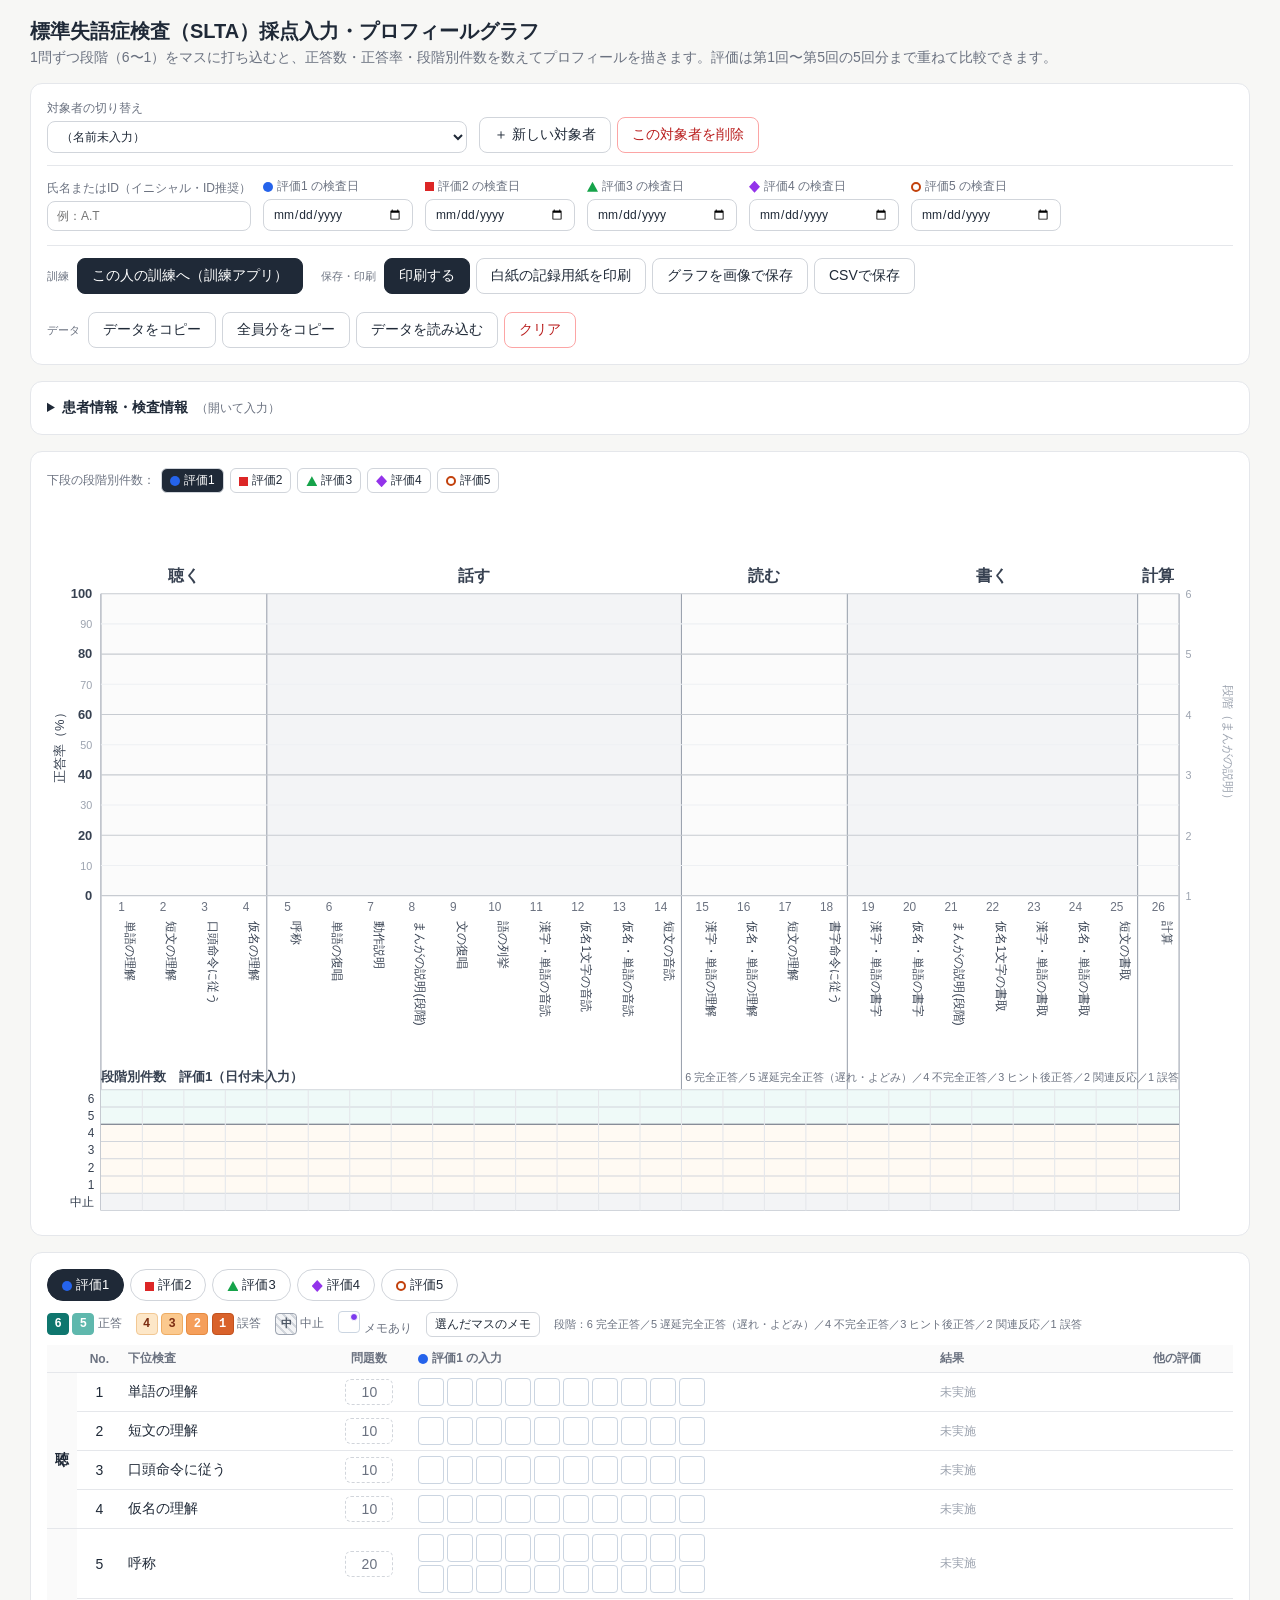
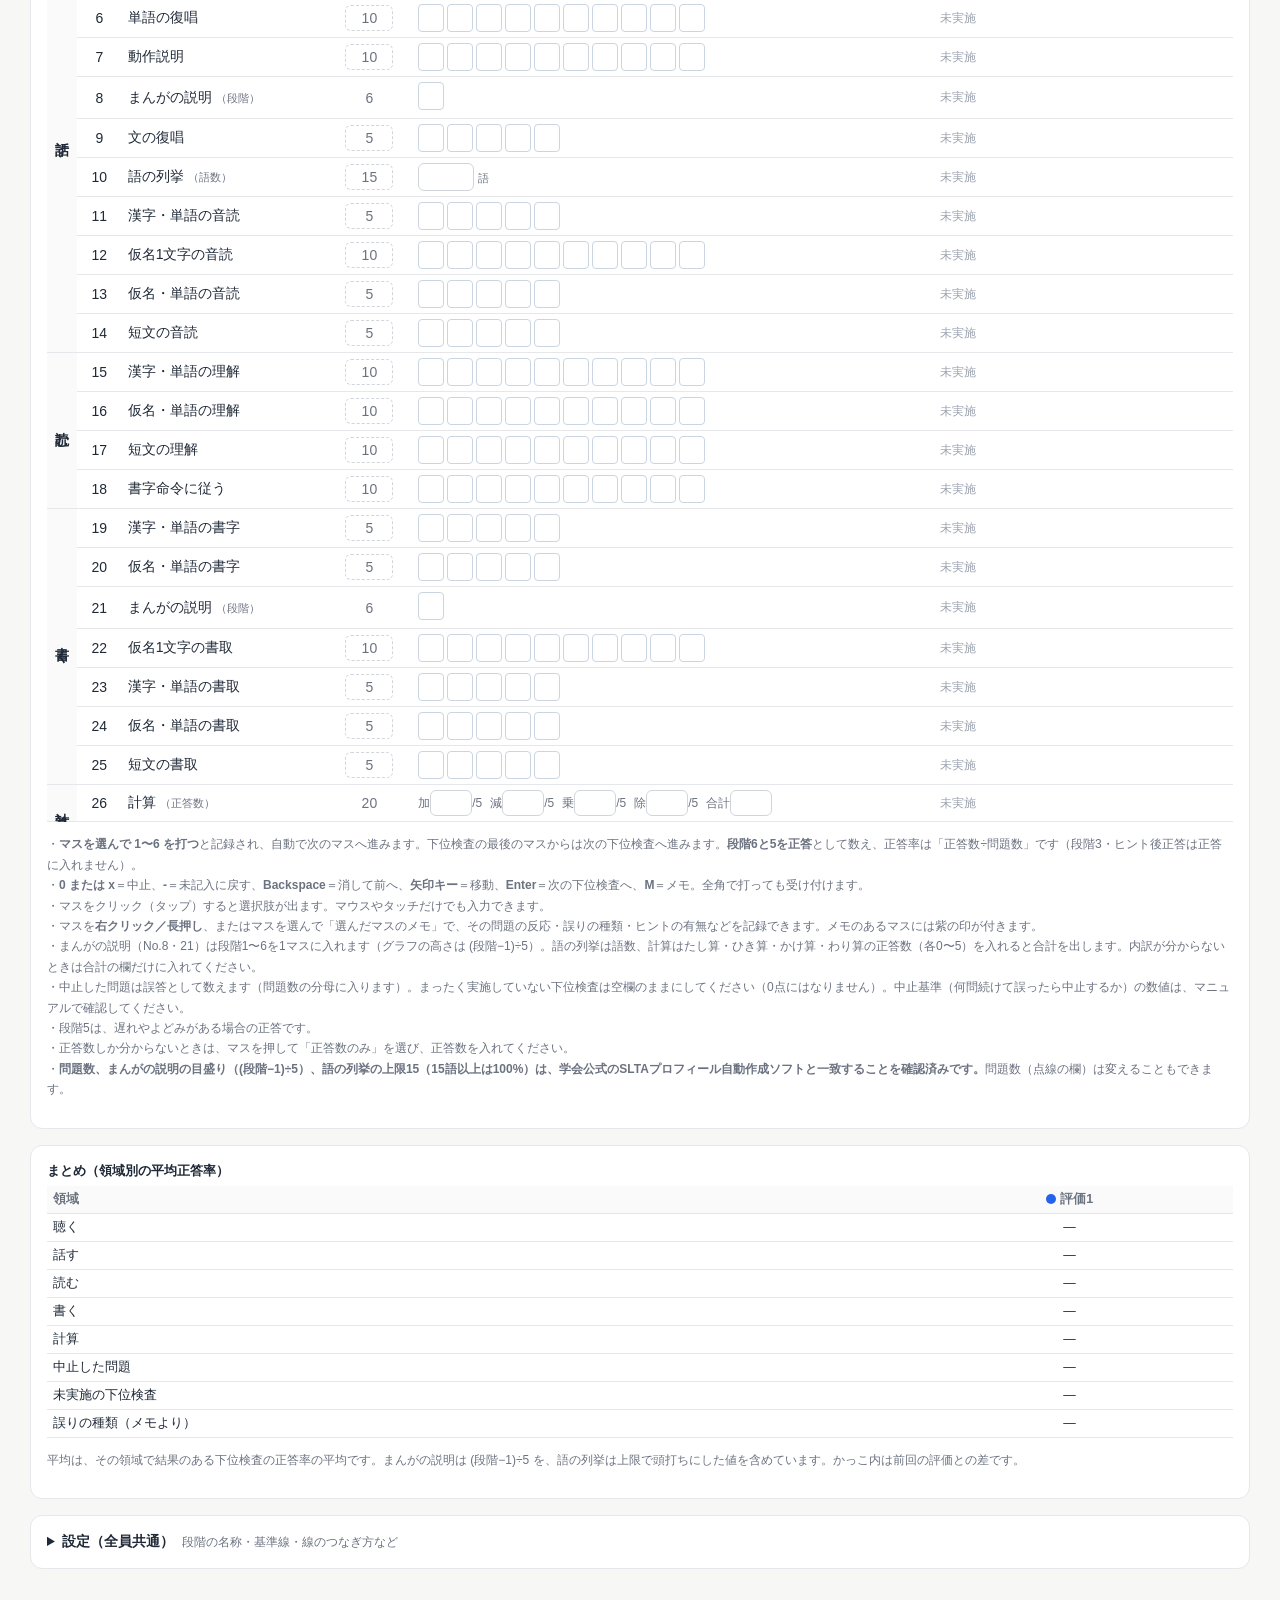
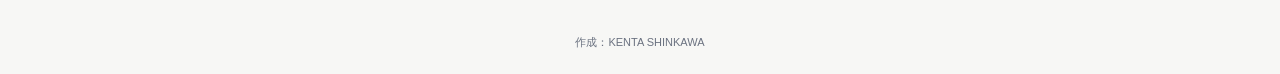
==== commit 4c2d2d2d: "「この人の訓練へ（訓練アプリ）」ボタンを追加 Co-Authored-By: Claude Opus 5.5 <noreply@anthropic.com>" ====
--- a/index.html
+++ b/index.html
@@ -258,6 +258,10 @@
     </div>
     <div class="row toolbar">
       <div class="btngroup">
+        <span class="glabel">訓練</span>
+        <button id="btnTrain" class="primary">この人の訓練へ（訓練アプリ）</button>
+      </div>
+      <div class="btngroup">
         <span class="glabel">保存・印刷</span>
         <button id="btnPrint" class="primary">印刷する</button>
         <button id="btnBlank">白紙の記録用紙を印刷</button>
@@ -1526,6 +1530,9 @@
     catch(e){openModal(text,true);toast("自動コピーできないため、下の文字列を手動でコピーしてください");}
   };
   document.getElementById("btnCopy").onclick=()=>copyText(JSON.stringify(plain(state)),"この対象者のデータをコピーしました");
+  // 訓練アプリ（同じ場所に公開）へ。この端末の中の保存場所に「どの対象者か」だけを書いて移る。成績は訓練アプリが端末の中から読む（外部には送らない）
+  document.getElementById("btnTrain").onclick=()=>{ try{ save(); localStorage.setItem("slta-handoff-v1",JSON.stringify({prof:db.current,t:Date.now()})); }catch(e){}
+    location.href="../slta-train/"; };
   document.getElementById("btnCopyAll").onclick=()=>copyText(JSON.stringify(db),`全員分（${Object.keys(db.patients).length}人）をコピーしました`);
   // 対象者が変わったら「本当に削除する？」「本当に消す？」の待ち状態を取り消す（別の人を1回押しで消さないため）
   function disarm(){
